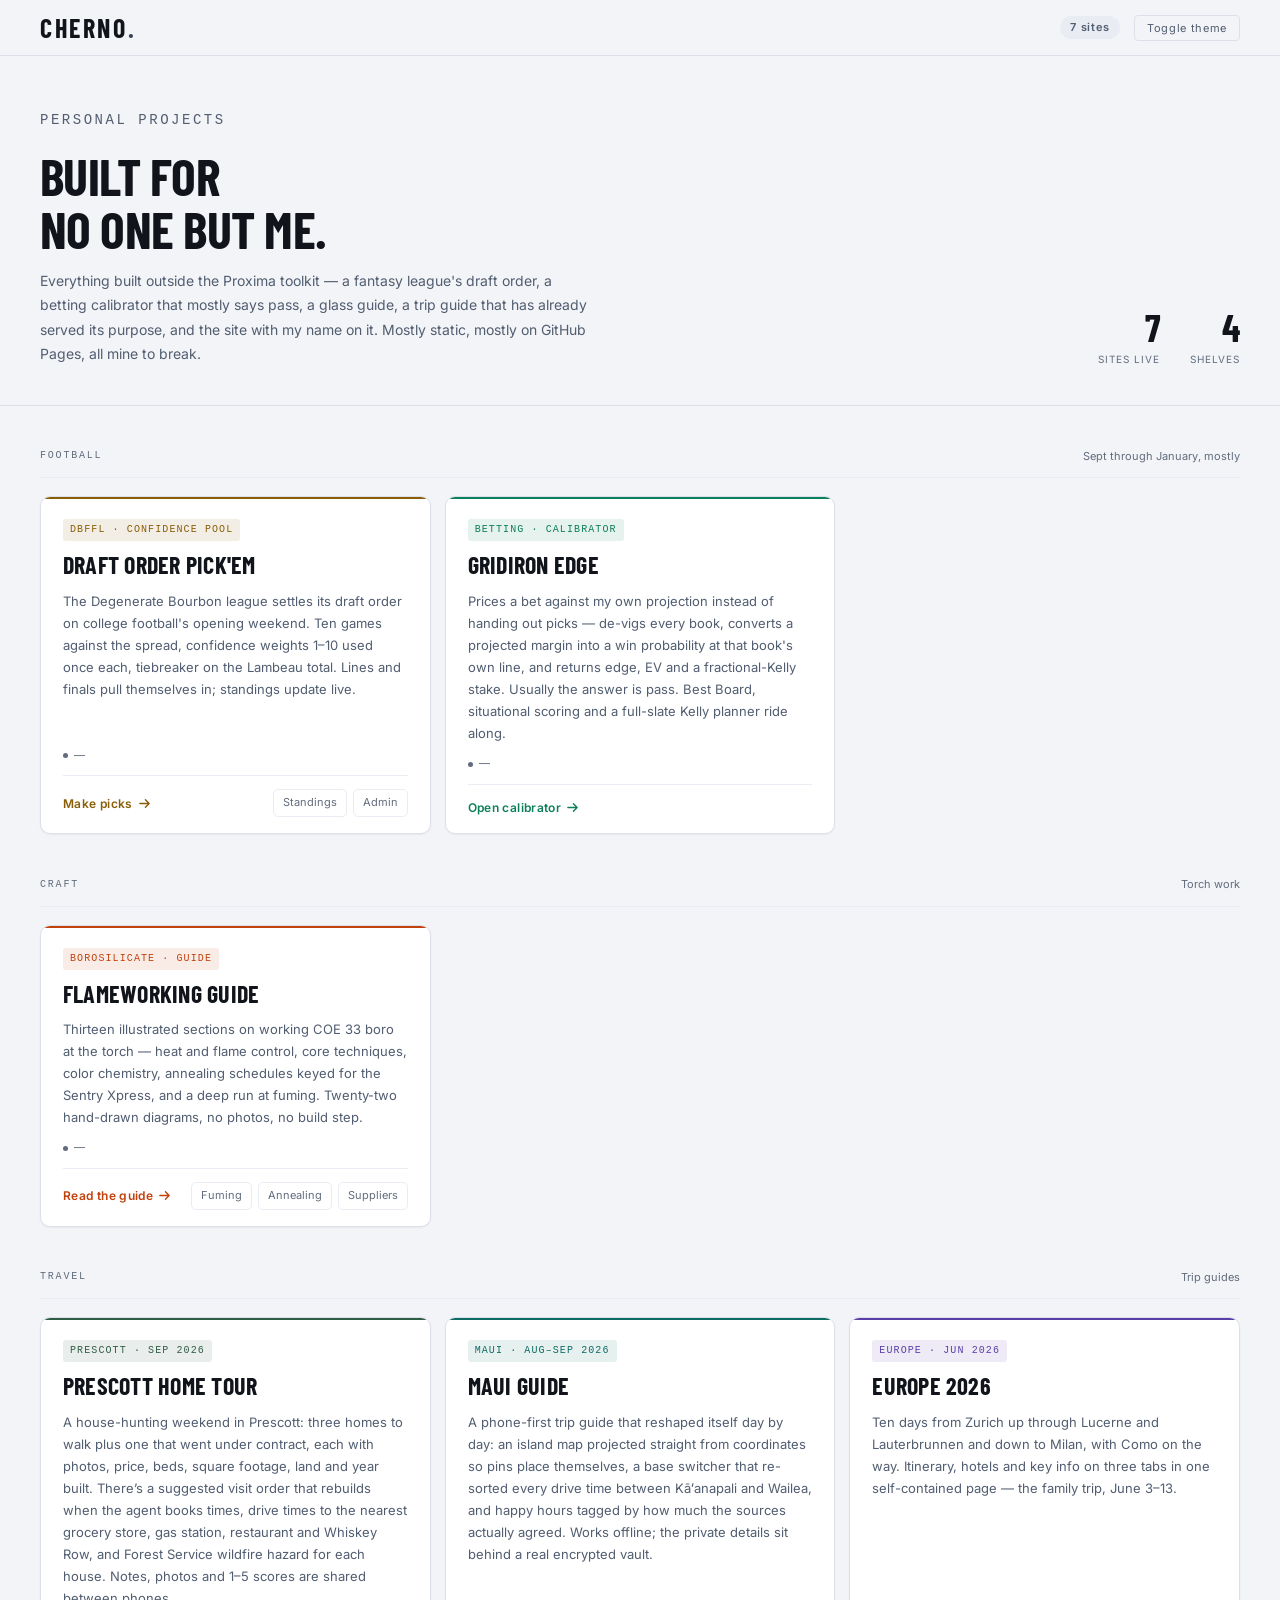
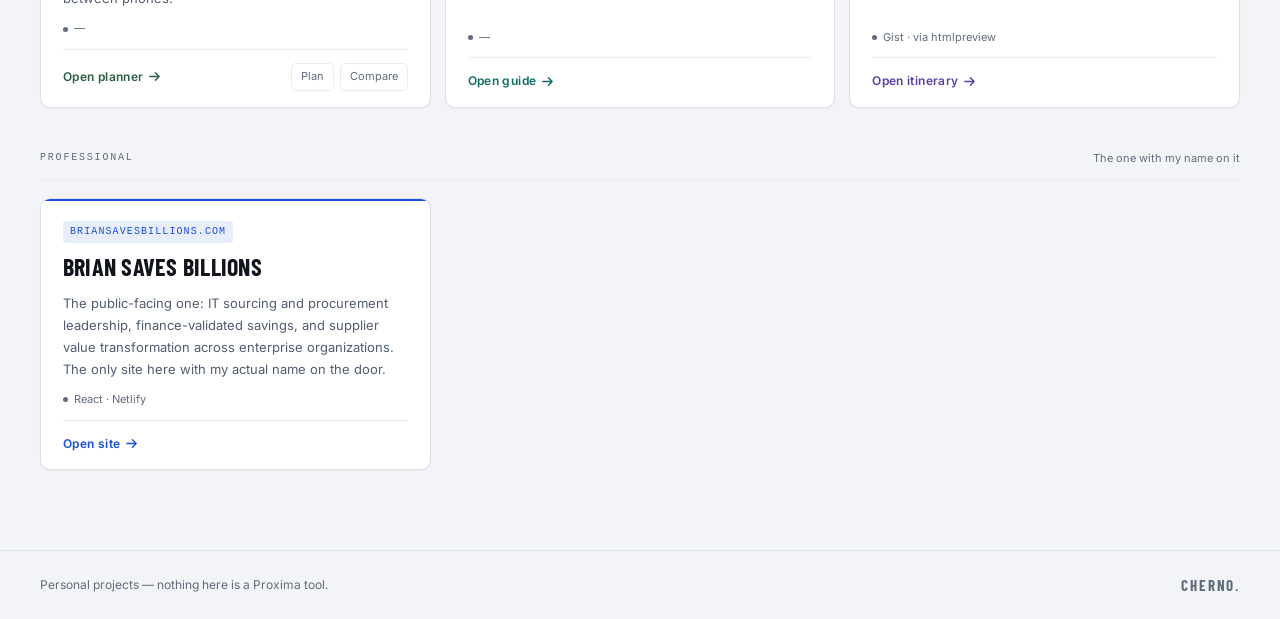
==== index.html @ b4efce1a "Prescott card: three homes to walk, one under contract Co-Authored-By: Claude Opus 5 <noreply@anthro" ====
<!DOCTYPE html>
<html lang="en" data-theme="dark">
<head>
<meta charset="UTF-8">
<meta name="viewport" content="width=device-width, initial-scale=1.0">
<meta name="robots" content="noindex, nofollow">
<meta name="description" content="A personal shelf of things Brian built for himself.">
<meta name="color-scheme" content="dark light">
<title>Cherno — Personal Projects</title>
<link rel="preconnect" href="https://fonts.googleapis.com">
<link rel="preconnect" href="https://fonts.gstatic.com" crossorigin>
<link href="https://fonts.googleapis.com/css2?family=Barlow+Condensed:wght@500;600;700&family=Inter:wght@400;500;600&display=swap" rel="stylesheet">
<style>
  :root {
    --bg:        #0A0C11;
    --surface:   #11141B;
    --card:      #141822;
    --card-hover:#191E2A;
    --border:    #232A38;
    --border-sub:#1A202B;
    --text:      #ECEFF4;
    --text-2:    #A3ACBB;
    --text-3:    #808B9C;
    --bone:      #E7E2D8;

    --dbffl:     #F5C451;  --dbffl-dim: rgba(245,196,81,.12);
    --edge:      #34D399;  --edge-dim:  rgba(52,211,153,.11);
    --flame:     #F97316;  --flame-dim: rgba(249,115,22,.11);
    --ocean:     #5FC4B8;  --ocean-dim: rgba(95,196,184,.11);
    --brand:     #60A5FA;  --brand-dim: rgba(96,165,250,.11);
    --alps:      #B39DDB;  --alps-dim:  rgba(179,157,219,.12);
    --pine:      #86C9A2;  --pine-dim:  rgba(134,201,162,.11);

    --shadow: 0 1px 2px rgba(0,0,0,.4);
  }
  :root[data-theme="light"] {
    --bg:        #F3F4F7;
    --surface:   #FFFFFF;
    --card:      #FFFFFF;
    --card-hover:#FAFBFD;
    --border:    #DCE1E9;
    --border-sub:#E9EDF3;
    --text:      #11141B;
    --text-2:    #515D70;
    --text-3:    #616C7C;
    --bone:      #3A4356;

    --dbffl:     #8A5E08;  --dbffl-dim: rgba(138,94,8,.10);
    --edge:      #0E7F5C;  --edge-dim:  rgba(14,127,92,.10);
    --flame:     #C2410C;  --flame-dim: rgba(194,65,12,.10);
    --ocean:     #0E6C64;  --ocean-dim: rgba(14,108,100,.10);
    --brand:     #1D4ED8;  --brand-dim: rgba(29,78,216,.10);
    --alps:      #5B3FA8;  --alps-dim:  rgba(91,63,168,.10);
    --pine:      #2F5D46;  --pine-dim:  rgba(47,93,70,.10);

    --shadow: 0 1px 2px rgba(16,24,40,.05);
  }

  *, *::before, *::after { box-sizing: border-box; margin: 0; padding: 0; }
  html { scroll-behavior: smooth; }
  body {
    background: var(--bg); color: var(--text);
    font-family: Inter, 'Segoe UI', system-ui, -apple-system, sans-serif;
    font-size: 15px; line-height: 1.6; min-height: 100vh;
    -webkit-font-smoothing: antialiased;
  }
  a { color: inherit; text-decoration: none; }
  .mono { font-family: ui-monospace, 'SFMono-Regular', 'Cascadia Mono', 'Courier New', monospace; }

  /* ---------- HEADER ---------- */
  .site-header {
    border-bottom: 1px solid var(--border);
    padding: 0 40px; height: 56px;
    display: flex; align-items: center; justify-content: space-between;
    position: sticky; top: 0; background: var(--bg); z-index: 20;
  }
  .wordmark {
    font-family: 'Barlow Condensed', 'Arial Narrow', sans-serif;
    font-size: 26px; font-weight: 700; letter-spacing: .1em;
    text-transform: uppercase; line-height: 1; color: var(--text);
  }
  .wordmark i { color: var(--bone); font-style: normal; }
  .header-right { display: flex; align-items: center; gap: 14px; }
  .count-pill {
    font-size: 11px; font-weight: 600; letter-spacing: .06em;
    padding: 3px 10px; border-radius: 20px;
    background: var(--border-sub); color: var(--text-2);
  }
  .theme-toggle {
    background: none; border: 1px solid var(--border); color: var(--text-2);
    cursor: pointer; padding: 5px 12px; font-size: 11px; letter-spacing: .06em;
    font-family: inherit; border-radius: 4px;
  }
  .theme-toggle:hover { border-color: var(--text-2); color: var(--text); }

  /* ---------- HERO ---------- */
  .hero {
    padding: 52px 40px 38px; border-bottom: 1px solid var(--border);
    display: flex; align-items: flex-end; justify-content: space-between; gap: 40px;
  }
  .hero-left { max-width: 560px; }
  .hero-eyebrow {
    font-size: 10px; letter-spacing: .18em; text-transform: uppercase;
    color: var(--text-3); margin-bottom: 16px;
  }
  .hero h1 {
    font-family: 'Barlow Condensed', 'Arial Narrow', sans-serif;
    font-size: clamp(34px, 5vw, 52px); font-weight: 700; line-height: 1.02;
    letter-spacing: -.01em; text-transform: uppercase; text-wrap: balance;
    margin-bottom: 14px;
  }
  .hero p { font-size: 14px; color: var(--text-2); line-height: 1.75; }
  .hero-stats { display: flex; gap: 30px; flex-shrink: 0; }
  .hero-stat { text-align: right; }
  .hero-stat-num {
    font-family: 'Barlow Condensed', 'Arial Narrow', sans-serif;
    font-size: 38px; font-weight: 700; line-height: 1; color: var(--text);
  }
  .hero-stat-label {
    font-size: 10px; color: var(--text-3); letter-spacing: .1em;
    text-transform: uppercase; margin-top: 5px;
  }
  @media (max-width: 720px) {
    .hero { flex-direction: column; align-items: flex-start; padding: 34px 20px 26px; gap: 26px; }
    .hero-stats { gap: 26px; }
    .hero-stat { text-align: left; }
  }

  /* ---------- GROUPS ---------- */
  .sites { padding: 0 40px 80px; }
  @media (max-width: 720px) { .sites { padding: 0 20px 60px; } }
  .group { margin-top: 42px; }
  .group-header {
    display: flex; align-items: center; gap: 14px;
    margin-bottom: 18px; padding-bottom: 12px; border-bottom: 1px solid var(--border-sub);
  }
  .group-label { font-size: 10px; letter-spacing: .18em; text-transform: uppercase; color: var(--text-3); }
  .group-note { font-size: 11px; color: var(--text-3); margin-left: auto; }

  /* ---------- CARDS ---------- */
  .grid { display: grid; grid-template-columns: repeat(auto-fill, minmax(320px, 1fr)); gap: 14px; }
  .card {
    background: var(--card); border: 1px solid var(--border); border-radius: 10px;
    padding: 22px 22px 16px; display: flex; flex-direction: column; gap: 11px;
    position: relative; overflow: hidden; cursor: pointer; box-shadow: var(--shadow);
    transition: background .15s, border-color .15s, transform .12s;
  }
  .card::before { content: ''; position: absolute; top: 0; left: 0; right: 0; height: 2px; background: var(--accent); }
  .card:hover { background: var(--card-hover); transform: translateY(-1px); }
  .card:focus-visible { outline: 2px solid var(--accent); outline-offset: 2px; }

  .card-tag {
    font-size: 10px; letter-spacing: .11em; text-transform: uppercase;
    padding: 3px 7px; border-radius: 3px; width: fit-content;
    color: var(--accent); background: var(--accent-dim);
  }
  .card-name {
    font-family: 'Barlow Condensed', 'Arial Narrow', sans-serif;
    font-size: 24px; font-weight: 700; letter-spacing: .01em; line-height: 1.1;
    text-transform: uppercase;
  }
  .card-desc { font-size: 13px; color: var(--text-2); line-height: 1.7; flex: 1; }
  .card-meta {
    font-size: 11px; color: var(--text-3); display: flex; align-items: center; gap: 6px;
    font-variant-numeric: tabular-nums;
  }
  .dot { width: 5px; height: 5px; border-radius: 50%; background: var(--text-3); flex-shrink: 0; }
  .card-meta.fresh .dot { background: var(--accent); }

  .card-footer {
    display: flex; align-items: center; justify-content: space-between; gap: 10px;
    padding-top: 13px; border-top: 1px solid var(--border-sub); margin-top: auto; flex-wrap: wrap;
  }
  .card-cta {
    display: inline-flex; align-items: center; gap: 5px;
    font-size: 12px; font-weight: 600; letter-spacing: .03em; color: var(--accent);
  }
  .card-cta svg { transition: transform .15s; }
  .card:hover .card-cta svg { transform: translateX(3px); }
  .sub-links { display: flex; gap: 6px; flex-wrap: wrap; }
  .sub-link {
    font-size: 11px; color: var(--text-3); padding: 4px 9px; border-radius: 5px;
    border: 1px solid var(--border-sub); white-space: nowrap;
  }
  .sub-link:hover { color: var(--text-2); border-color: var(--border); }

  /* ---------- FOOTER ---------- */
  .site-footer {
    border-top: 1px solid var(--border); padding: 22px 40px;
    display: flex; align-items: center; justify-content: space-between; gap: 10px; flex-wrap: wrap;
  }
  .site-footer p { font-size: 12px; color: var(--text-3); }
  .footer-wordmark {
    font-family: 'Barlow Condensed', 'Arial Narrow', sans-serif;
    font-size: 15px; font-weight: 700; letter-spacing: .12em;
    text-transform: uppercase; color: var(--text-3);
  }
  @media (max-width: 720px) { .site-header { padding: 0 20px; } .site-footer { padding: 20px; } }
</style>
</head>
<body>

<header class="site-header">
  <div class="wordmark">Cherno<i>.</i></div>
  <div class="header-right">
    <span class="count-pill" id="count-pill"></span>
    <button class="theme-toggle" onclick="toggleTheme()">Toggle theme</button>
  </div>
</header>

<section class="hero">
  <div class="hero-left">
    <p class="hero-eyebrow mono">Personal Projects</p>
    <h1>Built for<br>no one but me.</h1>
    <p>Everything built outside the Proxima toolkit &mdash; a fantasy league's draft order, a betting calibrator that mostly says pass, a glass guide, a trip guide that has already served its purpose, and the site with my name on it. Mostly static, mostly on GitHub Pages, all mine to break.</p>
  </div>
  <div class="hero-stats">
    <div class="hero-stat">
      <div class="hero-stat-num" id="stat-sites">4</div>
      <div class="hero-stat-label">Sites live</div>
    </div>
    <div class="hero-stat">
      <div class="hero-stat-num" id="stat-groups">3</div>
      <div class="hero-stat-label">Shelves</div>
    </div>
  </div>
</section>

<section class="sites" id="sites"></section>

<footer class="site-footer">
  <p>Personal projects &mdash; nothing here is a Proxima tool.</p>
  <div class="footer-wordmark">Cherno.</div>
</footer>

<script>
/* ------------------------------------------------------------------
   Adding a site means adding one entry here. Everything else is
   derived: card markup, group order, the header pill, the hero stats.
------------------------------------------------------------------ */
const OWNER = 'brianchernauskas';

const SITES = [
  {
    group: 'Football',
    accent: 'dbffl',
    tag: 'DBFFL · Confidence Pool',
    name: "Draft Order Pick'em",
    repo: 'draft-order-pickem',
    url: 'https://brianchernauskas.github.io/draft-order-pickem/',
    cta: 'Make picks',
    desc: "The Degenerate Bourbon league settles its draft order on college football's opening weekend. Ten games against the spread, confidence weights 1–10 used once each, tiebreaker on the Lambeau total. Lines and finals pull themselves in; standings update live.",
    links: [
      { label: 'Standings', href: 'https://brianchernauskas.github.io/draft-order-pickem/standings.html' },
      { label: 'Admin',     href: 'https://brianchernauskas.github.io/draft-order-pickem/admin.html' }
    ]
  },
  {
    group: 'Football',
    accent: 'edge',
    tag: 'Betting · Calibrator',
    name: 'Gridiron Edge',
    repo: 'gridiron-edge',
    url: 'https://brianchernauskas.github.io/gridiron-edge/',
    cta: 'Open calibrator',
    desc: "Prices a bet against my own projection instead of handing out picks — de-vigs every book, converts a projected margin into a win probability at that book's own line, and returns edge, EV and a fractional-Kelly stake. Usually the answer is pass. Best Board, situational scoring and a full-slate Kelly planner ride along.",
    links: []
  },
  {
    group: 'Craft',
    accent: 'flame',
    tag: 'Borosilicate · Guide',
    name: 'Flameworking Guide',
    repo: 'flameworking-guide',
    url: 'https://brianchernauskas.github.io/flameworking-guide/',
    cta: 'Read the guide',
    desc: 'Thirteen illustrated sections on working COE 33 boro at the torch — heat and flame control, core techniques, color chemistry, annealing schedules keyed for the Sentry Xpress, and a deep run at fuming. Twenty-two hand-drawn diagrams, no photos, no build step.',
    links: [
      { label: 'Fuming',    href: 'https://brianchernauskas.github.io/flameworking-guide/#7' },
      { label: 'Annealing', href: 'https://brianchernauskas.github.io/flameworking-guide/#8' },
      { label: 'Suppliers', href: 'https://brianchernauskas.github.io/flameworking-guide/#12' }
    ]
  },
  {
    group: 'Travel',
    accent: 'pine',
    tag: 'Prescott · Sep 2026',
    name: 'Prescott Home Tour',
    repo: 'prescott-homes',
    url: 'https://brianchernauskas.github.io/prescott-homes/',
    cta: 'Open planner',
    desc: 'A house-hunting weekend in Prescott: three homes to walk plus one that went under contract, each with photos, price, beds, square footage, land and year built. There’s a suggested visit order that rebuilds when the agent books times, drive times to the nearest grocery store, gas station, restaurant and Whiskey Row, and Forest Service wildfire hazard for each house. Notes, photos and 1–5 scores are shared between phones.',
    links: [
      { label: 'Plan',    href: 'https://brianchernauskas.github.io/prescott-homes/#plan' },
      { label: 'Compare', href: 'https://brianchernauskas.github.io/prescott-homes/#compare' }
    ]
  },
  {
    group: 'Travel',
    accent: 'ocean',
    tag: 'Maui · Aug–Sep 2026',
    name: 'Maui Guide',
    repo: 'maui-guide',
    url: 'https://brianchernauskas.github.io/maui-guide/',
    cta: 'Open guide',
    desc: 'A phone-first trip guide that reshaped itself day by day: an island map projected straight from coordinates so pins place themselves, a base switcher that re-sorted every drive time between Kāʻanapali and Wailea, and happy hours tagged by how much the sources actually agreed. Works offline; the private details sit behind a real encrypted vault.',
    links: []
  },
  {
    group: 'Travel',
    accent: 'alps',
    tag: 'Europe · Jun 2026',
    name: 'Europe 2026',
    url: 'https://htmlpreview.github.io/?https://gist.githubusercontent.com/brianchernauskas/313bc6f93d0256596a942ca388fe8b19/raw/',
    cta: 'Open itinerary',
    // Lives as a gist rather than a repo, rendered through htmlpreview, so
    // there is no pushed_at to read — `note` stands in for the stamp.
    note: 'Gist · via htmlpreview',
    desc: 'Ten days from Zurich up through Lucerne and Lauterbrunnen and down to Milan, with Como on the way. Itinerary, hotels and key info on three tabs in one self-contained page — the family trip, June 3–13.',
    links: []
  },
  {
    group: 'Professional',
    accent: 'brand',
    tag: 'briansavesbillions.com',
    name: 'Brian Saves Billions',
    url: 'https://briansavesbillions.com',
    cta: 'Open site',
    // Not a GitHub repo — a Lovable-built React site on Netlify, so there is
    // no pushed_at to read. `note` stands in for the usual "updated N ago".
    note: 'React · Netlify',
    desc: 'The public-facing one: IT sourcing and procurement leadership, finance-validated savings, and supplier value transformation across enterprise organizations. The only site here with my actual name on the door.',
    links: []
  }
];

const GROUP_NOTES = {
  Football:     'Sept through January, mostly',
  Craft:        'Torch work',
  Travel:       'Trip guides',
  Professional: 'The one with my name on it'
};

const ARROW = '<svg width="13" height="13" viewBox="0 0 14 14" fill="none" aria-hidden="true"><path d="M2 7h10M8 3l4 4-4 4" stroke="currentColor" stroke-width="1.5" stroke-linecap="round" stroke-linejoin="round"/></svg>';

function esc(s) {
  return String(s).replace(/[&<>"']/g, c => ({
    '&': '&amp;', '<': '&lt;', '>': '&gt;', '"': '&quot;', "'": '&#39;'
  }[c]));
}

function render() {
  const groups = [];
  SITES.forEach(s => {
    let g = groups.find(x => x.name === s.group);
    if (!g) groups.push(g = { name: s.group, items: [] });
    g.items.push(s);
  });

  document.getElementById('sites').innerHTML = groups.map(g => `
    <div class="group">
      <div class="group-header">
        <span class="group-label mono">${esc(g.name)}</span>
        <span class="group-note">${esc(GROUP_NOTES[g.name] || '')}</span>
      </div>
      <div class="grid">${g.items.map(cardHTML).join('')}</div>
    </div>`).join('');

  document.getElementById('count-pill').textContent =
    SITES.length + (SITES.length === 1 ? ' site' : ' sites');
  document.getElementById('stat-sites').textContent = SITES.length;
  document.getElementById('stat-groups').textContent = groups.length;

  document.querySelectorAll('.card').forEach(card => {
    const url = card.dataset.url;
    const go = () => window.open(url, '_blank', 'noopener');
    card.addEventListener('click', go);
    card.addEventListener('keydown', e => {
      if (e.key === 'Enter' || e.key === ' ') { e.preventDefault(); go(); }
    });
  });
  document.querySelectorAll('.sub-link').forEach(a =>
    a.addEventListener('click', e => e.stopPropagation()));
}

function cardHTML(s) {
  const style = `--accent:var(--${s.accent});--accent-dim:var(--${s.accent}-dim)`;
  const subs = (s.links || []).map(l =>
    `<a class="sub-link" href="${esc(l.href)}" target="_blank" rel="noopener">${esc(l.label)}</a>`
  ).join('');
  return `
    <div class="card" style="${style}" tabindex="0" role="link"
         aria-label="${esc(s.name)}" data-url="${esc(s.url)}">
      <span class="card-tag mono">${esc(s.tag)}</span>
      <div class="card-name">${esc(s.name)}</div>
      <p class="card-desc">${esc(s.desc)}</p>
      <div class="card-meta"${s.repo ? ` data-meta="${esc(s.repo)}"` : ''}><span class="dot"></span><span>${esc(s.note || '—')}</span></div>
      <div class="card-footer">
        <span class="card-cta">${esc(s.cta)} ${ARROW}</span>
        <div class="sub-links">${subs}</div>
      </div>
    </div>`;
}

/* ---- "Updated N ago", read live from the GitHub API (CORS-open, 60 requests
       an hour unauthenticated). Cached 6h in localStorage so a reload costs
       nothing, and a card just keeps its em dash if any of it fails. ---- */
const TTL = 6 * 60 * 60 * 1000;
const DAY = 86400000;

function ago(iso) {
  const days = Math.floor((Date.now() - new Date(iso)) / DAY);
  if (days <= 0)  return 'updated today';
  if (days === 1) return 'updated yesterday';
  if (days < 30)  return `updated ${days} days ago`;
  const months = Math.round(days / 30.44);
  if (months < 12) return `updated ${months} month${months === 1 ? '' : 's'} ago`;
  const years = Math.round(months / 12);
  return `updated ${years} year${years === 1 ? '' : 's'} ago`;
}

function paint(repo, iso) {
  const el = document.querySelector(`[data-meta="${repo}"]`);
  if (!el) return;
  el.lastElementChild.textContent = ago(iso);
  el.title = new Date(iso).toLocaleString();
  if (Date.now() - new Date(iso) < 30 * DAY) el.classList.add('fresh');
}

function cached(repo) {
  try {
    const raw = localStorage.getItem('cherno:' + repo);
    if (!raw) return null;
    const v = JSON.parse(raw);
    return (Date.now() - v.t < TTL) ? v.pushed : null;
  } catch (e) { return null; }
}

function loadStamps() {
  SITES.filter(s => s.repo).forEach(s => {
    const hit = cached(s.repo);
    if (hit) { paint(s.repo, hit); return; }
    fetch(`https://api.github.com/repos/${OWNER}/${s.repo}`)
      .then(r => r.ok ? r.json() : Promise.reject(r.status))
      .then(d => {
        if (!d.pushed_at) return;
        paint(s.repo, d.pushed_at);
        try {
          localStorage.setItem('cherno:' + s.repo,
            JSON.stringify({ t: Date.now(), pushed: d.pushed_at }));
        } catch (e) {}
      })
      .catch(() => {}); // rate-limited or offline: the em dash stands
  });
}

/* ---- theme ---- */
function toggleTheme() {
  const root = document.documentElement;
  const next = root.getAttribute('data-theme') === 'dark' ? 'light' : 'dark';
  root.setAttribute('data-theme', next);
  try { localStorage.setItem('cherno:theme', next); } catch (e) {}
}
(function () {
  let saved = null;
  try { saved = localStorage.getItem('cherno:theme'); } catch (e) {}
  if (!saved && window.matchMedia && matchMedia('(prefers-color-scheme: light)').matches) {
    saved = 'light';
  }
  if (saved) document.documentElement.setAttribute('data-theme', saved);
})();

render();
loadStamps();
</script>
</body>
</html>
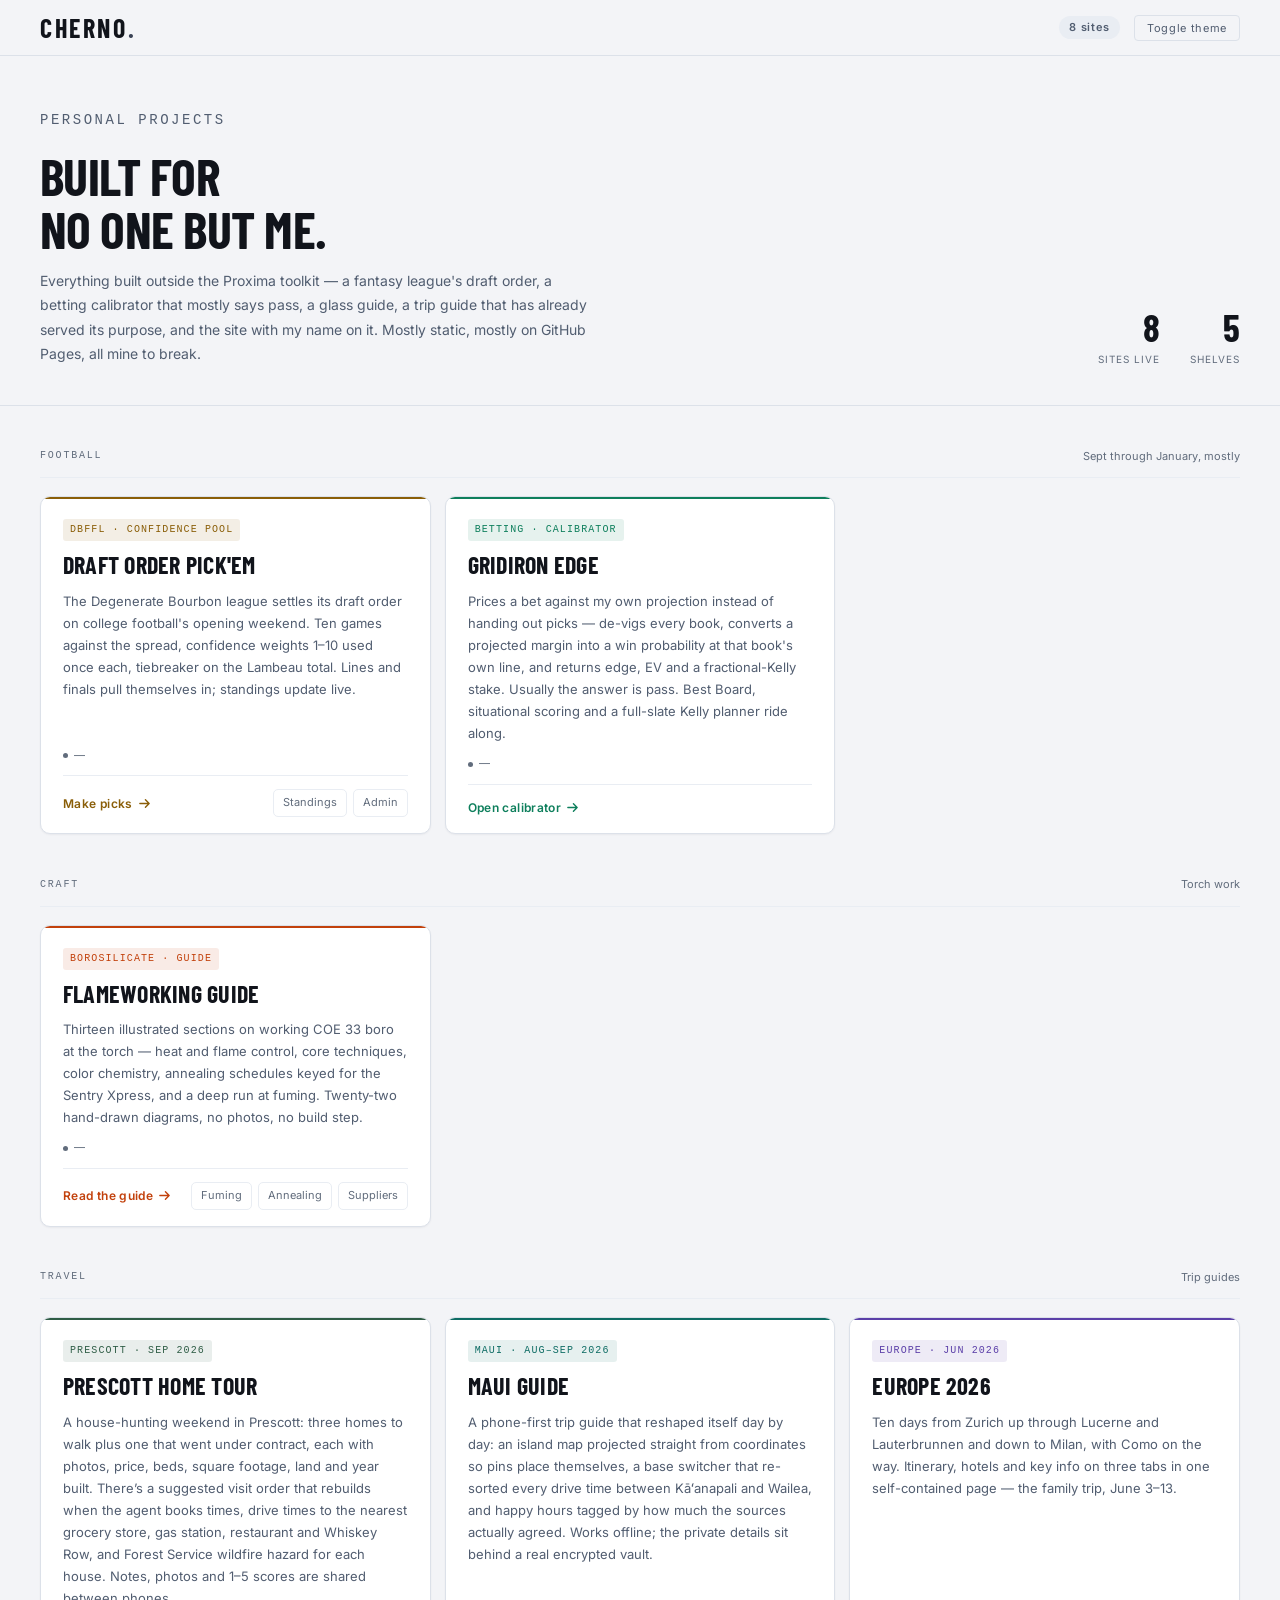
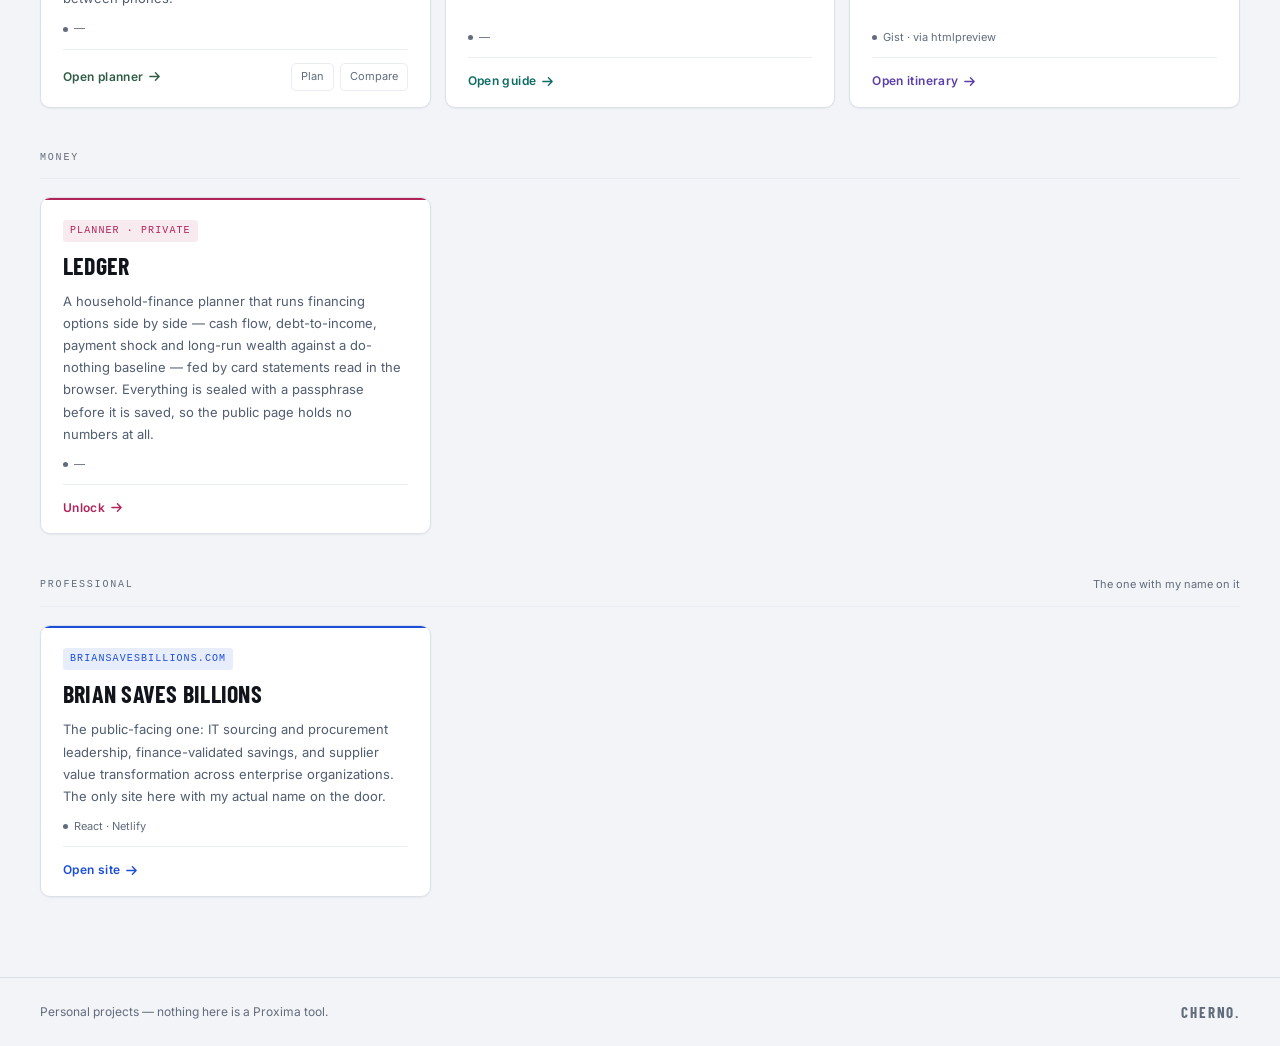
==== commit 742d5d5d: "Add Ledger to a new Money shelf Co-Authored-By: Claude Sonnet 5 <noreply@anthropic.com>" ====
--- a/index.html
+++ b/index.html
@@ -30,6 +30,7 @@
     --brand:     #60A5FA;  --brand-dim: rgba(96,165,250,.11);
     --alps:      #B39DDB;  --alps-dim:  rgba(179,157,219,.12);
     --pine:      #86C9A2;  --pine-dim:  rgba(134,201,162,.11);
+    --rose:      #F08BA8;  --rose-dim:  rgba(240,139,168,.12);
 
     --shadow: 0 1px 2px rgba(0,0,0,.4);
   }
@@ -52,6 +53,7 @@
     --brand:     #1D4ED8;  --brand-dim: rgba(29,78,216,.10);
     --alps:      #5B3FA8;  --alps-dim:  rgba(91,63,168,.10);
     --pine:      #2F5D46;  --pine-dim:  rgba(47,93,70,.10);
+    --rose:      #B0245A;  --rose-dim:  rgba(176,36,90,.09);
 
     --shadow: 0 1px 2px rgba(16,24,40,.05);
   }
@@ -320,6 +322,17 @@
     links: []
   },
   {
+    group: 'Money',
+    accent: 'rose',
+    tag: 'Planner · Private',
+    name: 'Ledger',
+    repo: 'ledger',
+    url: 'https://brianchernauskas.github.io/ledger/',
+    cta: 'Unlock',
+    desc: 'A household-finance planner that runs financing options side by side — cash flow, debt-to-income, payment shock and long-run wealth against a do-nothing baseline — fed by card statements read in the browser. Everything is sealed with a passphrase before it is saved, so the public page holds no numbers at all.',
+    links: []
+  },
+  {
     group: 'Professional',
     accent: 'brand',
     tag: 'briansavesbillions.com',
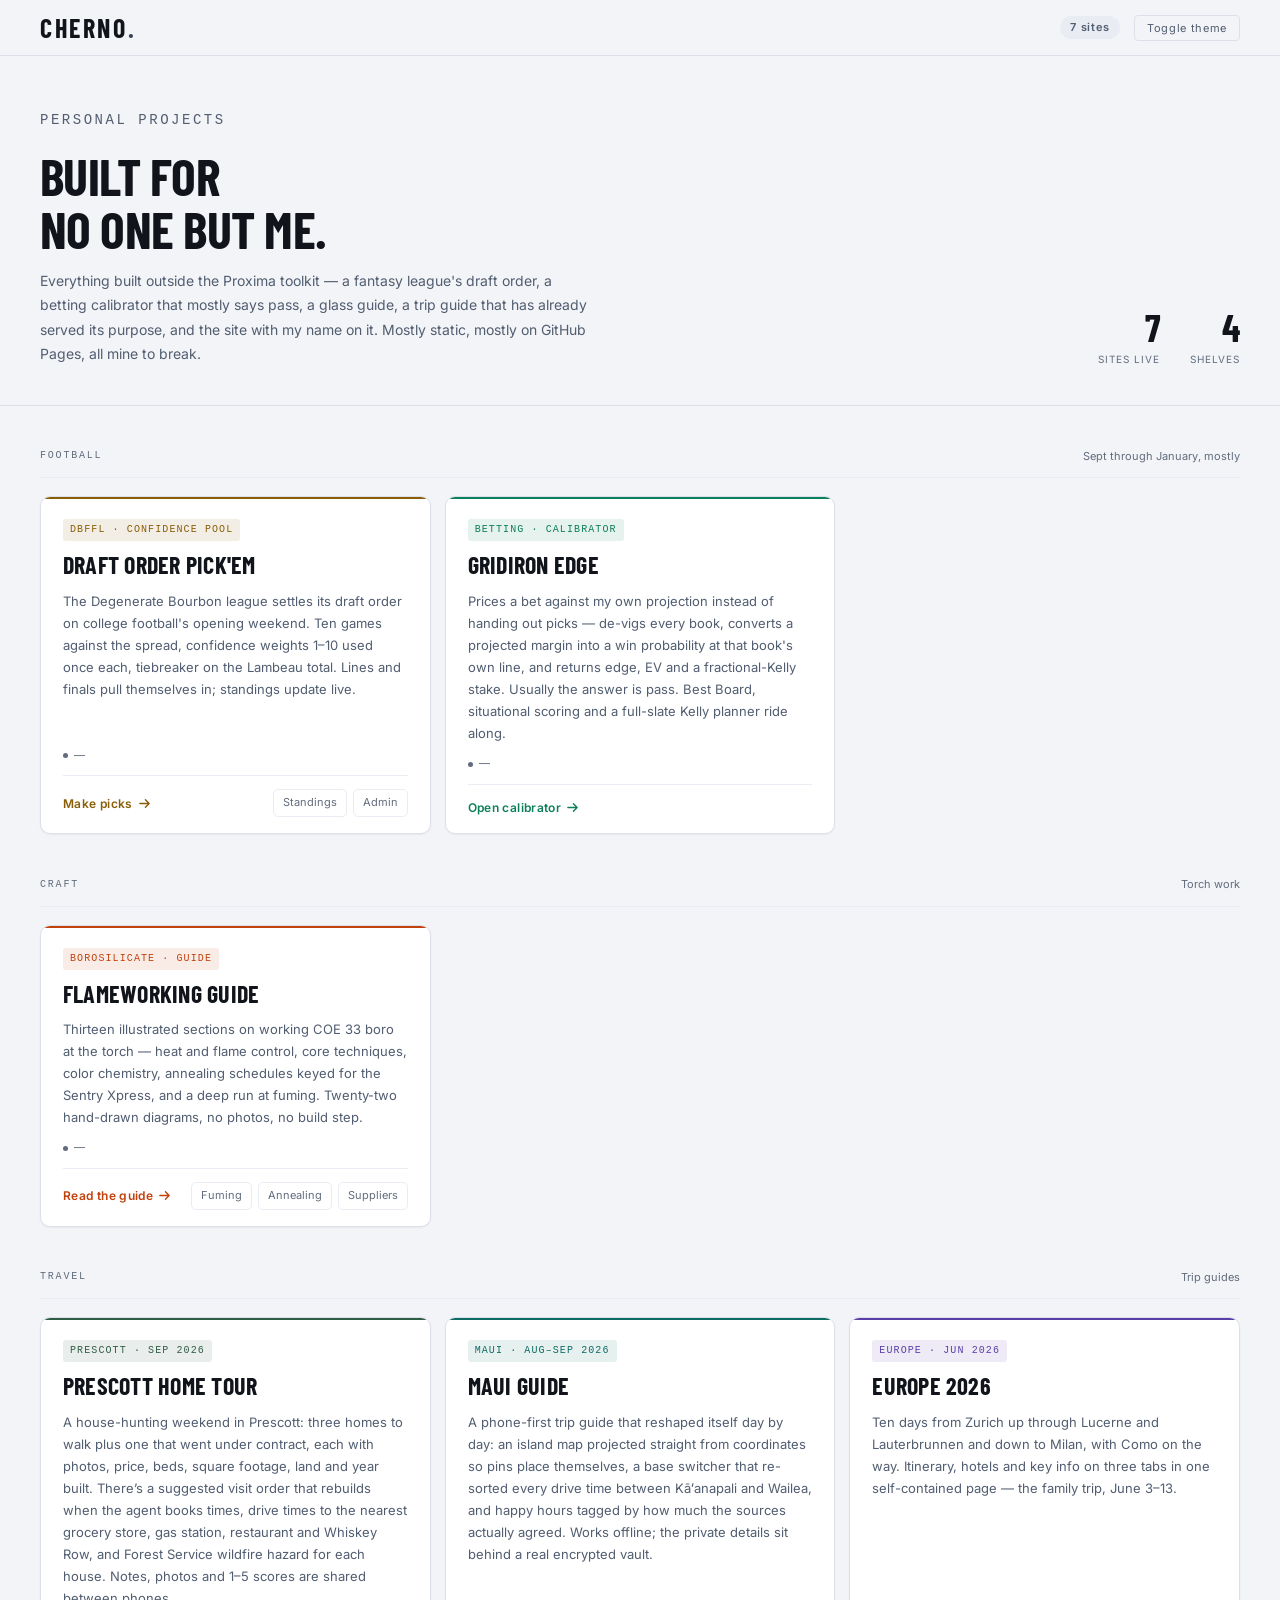
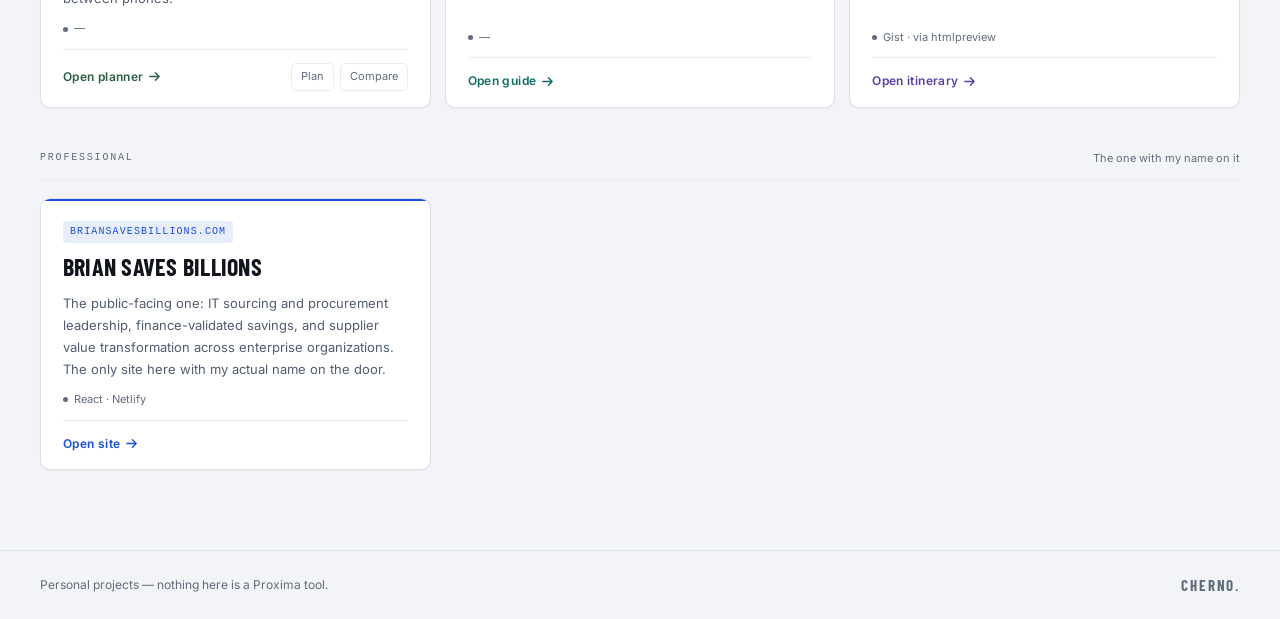
==== commit 880a4aba: "Remove Ledger from the hub Google Safe Browsing flagged brianchernauskas.github.io as unsafe (social" ====
--- a/index.html
+++ b/index.html
@@ -322,17 +322,6 @@
     links: []
   },
   {
-    group: 'Money',
-    accent: 'rose',
-    tag: 'Planner · Private',
-    name: 'Ledger',
-    repo: 'ledger',
-    url: 'https://brianchernauskas.github.io/ledger/',
-    cta: 'Unlock',
-    desc: 'A household-finance planner that runs financing options side by side — cash flow, debt-to-income, payment shock and long-run wealth against a do-nothing baseline — fed by card statements read in the browser. Everything is sealed with a passphrase before it is saved, so the public page holds no numbers at all.',
-    links: []
-  },
-  {
     group: 'Professional',
     accent: 'brand',
     tag: 'briansavesbillions.com',
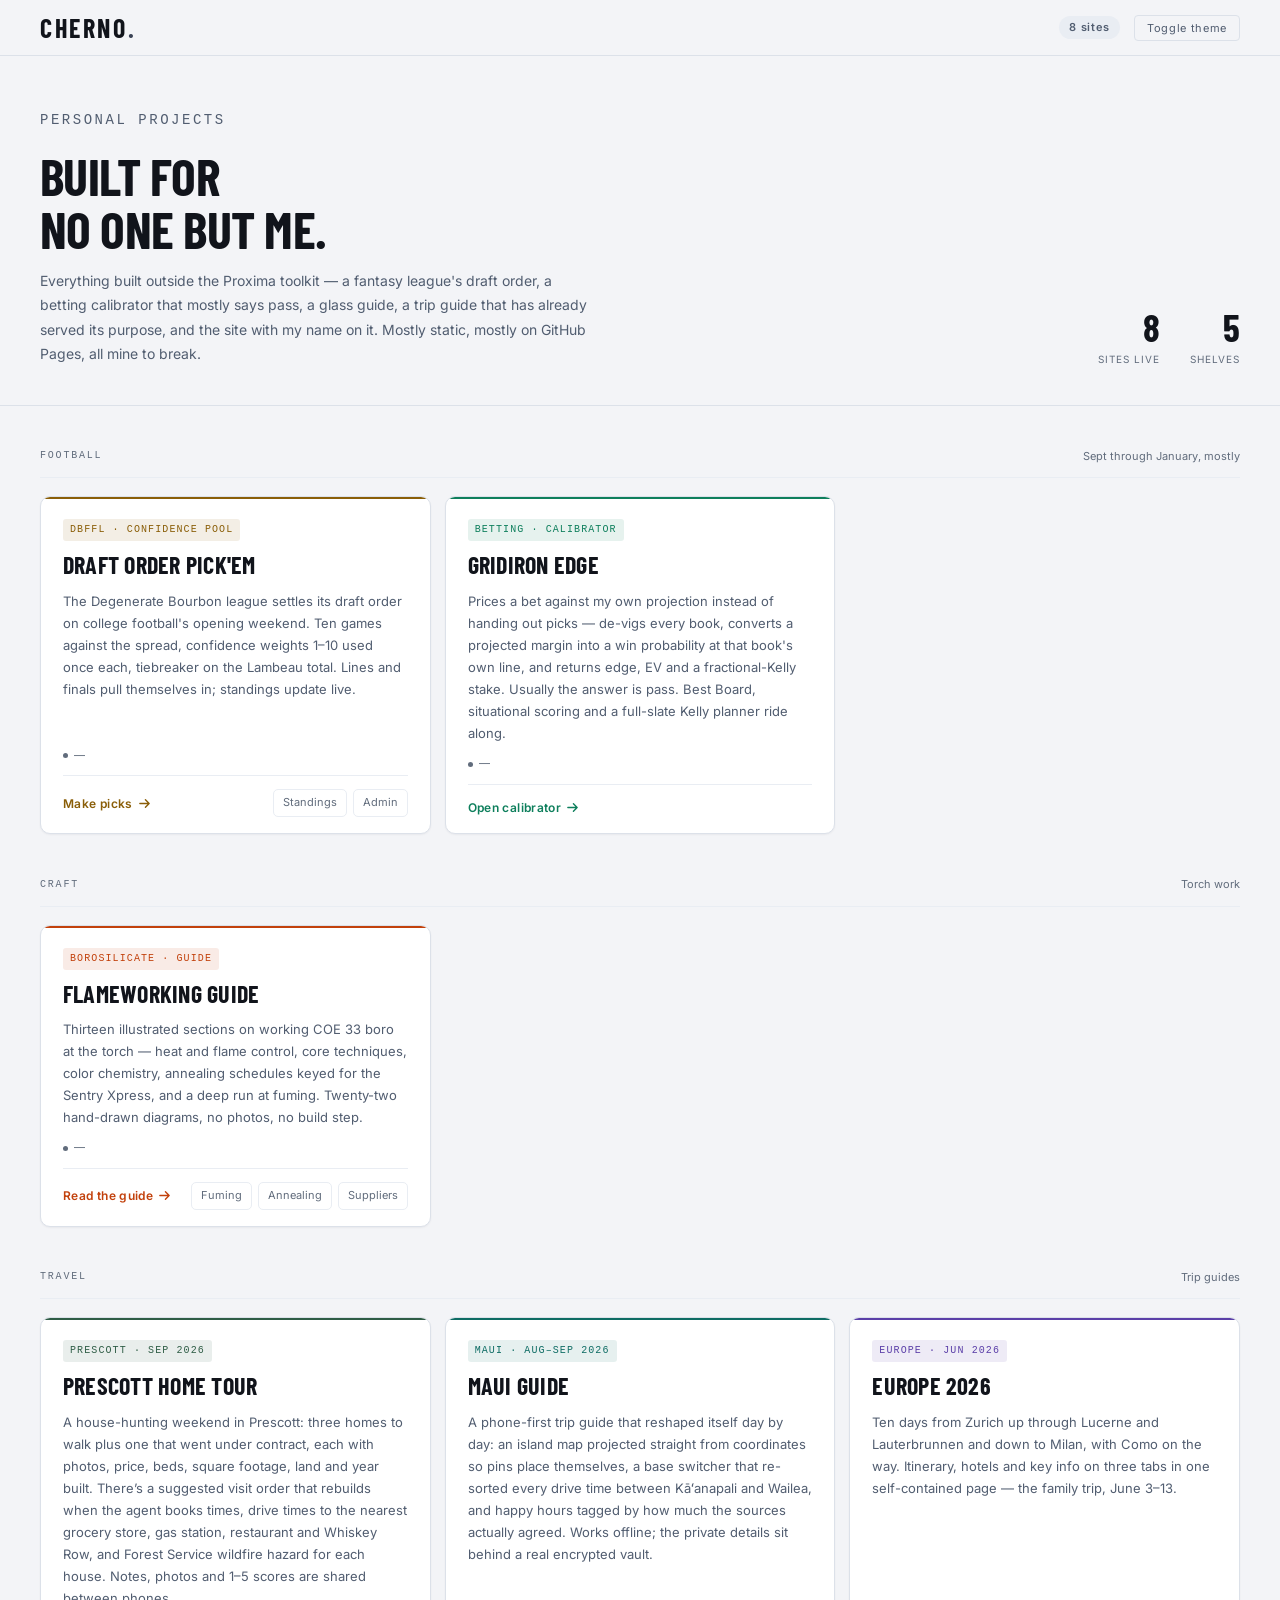
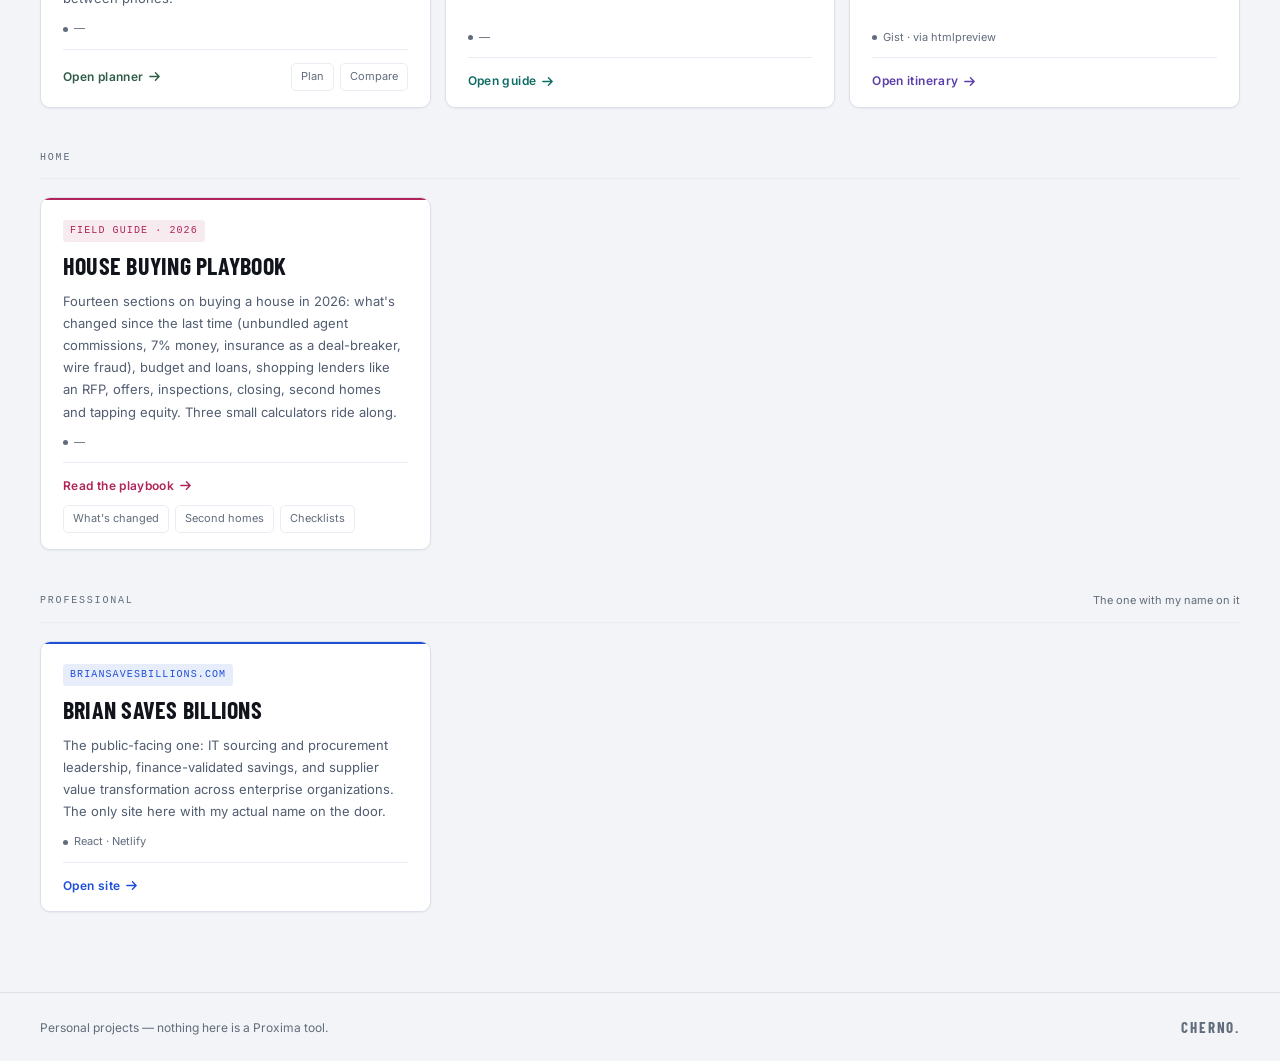
==== commit 0a72b0d7: "Add House Buying Playbook on a new Home shelf Co-Authored-By: Claude Opus 5.5 <noreply@anthropic.com" ====
--- a/index.html
+++ b/index.html
@@ -322,6 +322,21 @@
     links: []
   },
   {
+    group: 'Home',
+    accent: 'rose',
+    tag: 'Field Guide · 2026',
+    name: 'House Buying Playbook',
+    repo: 'house-buying-playbook',
+    url: 'https://brianchernauskas.github.io/house-buying-playbook/',
+    cta: 'Read the playbook',
+    desc: "Fourteen sections on buying a house in 2026: what's changed since the last time (unbundled agent commissions, 7% money, insurance as a deal-breaker, wire fraud), budget and loans, shopping lenders like an RFP, offers, inspections, closing, second homes and tapping equity. Three small calculators ride along.",
+    links: [
+      { label: "What's changed", href: 'https://brianchernauskas.github.io/house-buying-playbook/#0' },
+      { label: 'Second homes',   href: 'https://brianchernauskas.github.io/house-buying-playbook/#11' },
+      { label: 'Checklists',     href: 'https://brianchernauskas.github.io/house-buying-playbook/#13' }
+    ]
+  },
+  {
     group: 'Professional',
     accent: 'brand',
     tag: 'briansavesbillions.com',
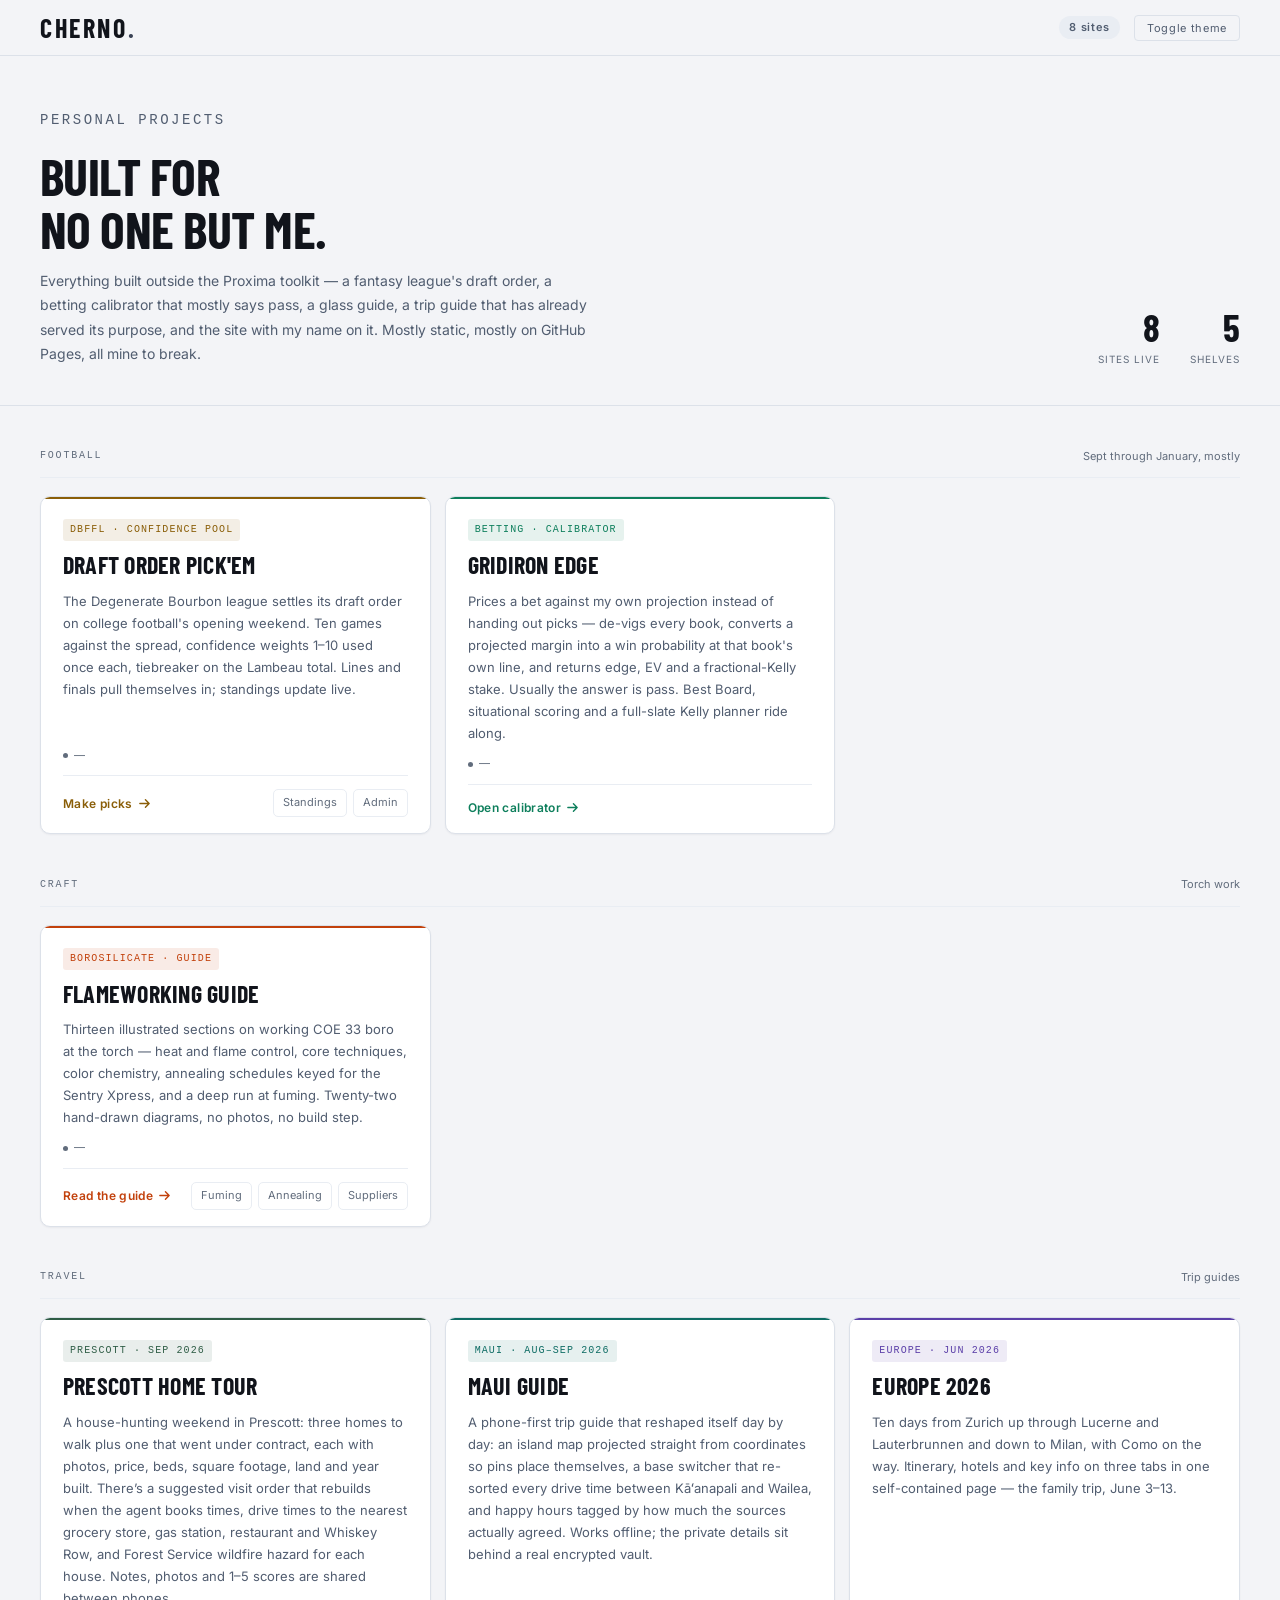
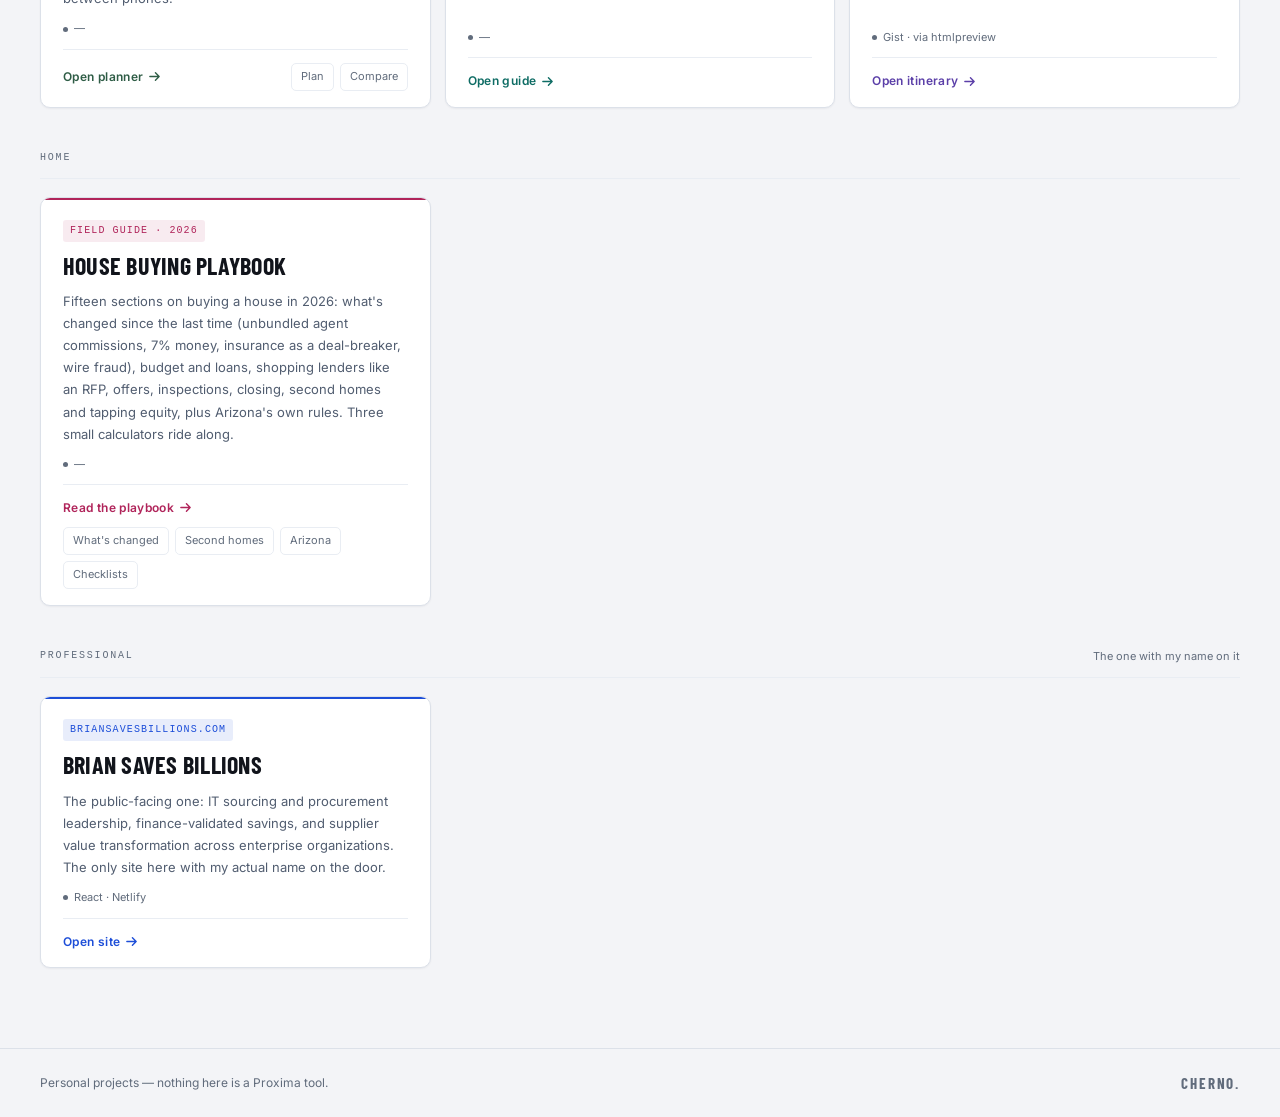
==== commit bab485c1: "House Buying Playbook card: add Arizona link, fix Checklists anchor Co-Authored-By: Claude Opus 5.5 " ====
--- a/index.html
+++ b/index.html
@@ -329,11 +329,12 @@
     repo: 'house-buying-playbook',
     url: 'https://brianchernauskas.github.io/house-buying-playbook/',
     cta: 'Read the playbook',
-    desc: "Fourteen sections on buying a house in 2026: what's changed since the last time (unbundled agent commissions, 7% money, insurance as a deal-breaker, wire fraud), budget and loans, shopping lenders like an RFP, offers, inspections, closing, second homes and tapping equity. Three small calculators ride along.",
+    desc: "Fifteen sections on buying a house in 2026: what's changed since the last time (unbundled agent commissions, 7% money, insurance as a deal-breaker, wire fraud), budget and loans, shopping lenders like an RFP, offers, inspections, closing, second homes and tapping equity, plus Arizona's own rules. Three small calculators ride along.",
     links: [
       { label: "What's changed", href: 'https://brianchernauskas.github.io/house-buying-playbook/#0' },
       { label: 'Second homes',   href: 'https://brianchernauskas.github.io/house-buying-playbook/#11' },
-      { label: 'Checklists',     href: 'https://brianchernauskas.github.io/house-buying-playbook/#13' }
+      { label: 'Arizona',        href: 'https://brianchernauskas.github.io/house-buying-playbook/#12' },
+      { label: 'Checklists',     href: 'https://brianchernauskas.github.io/house-buying-playbook/#14' }
     ]
   },
   {
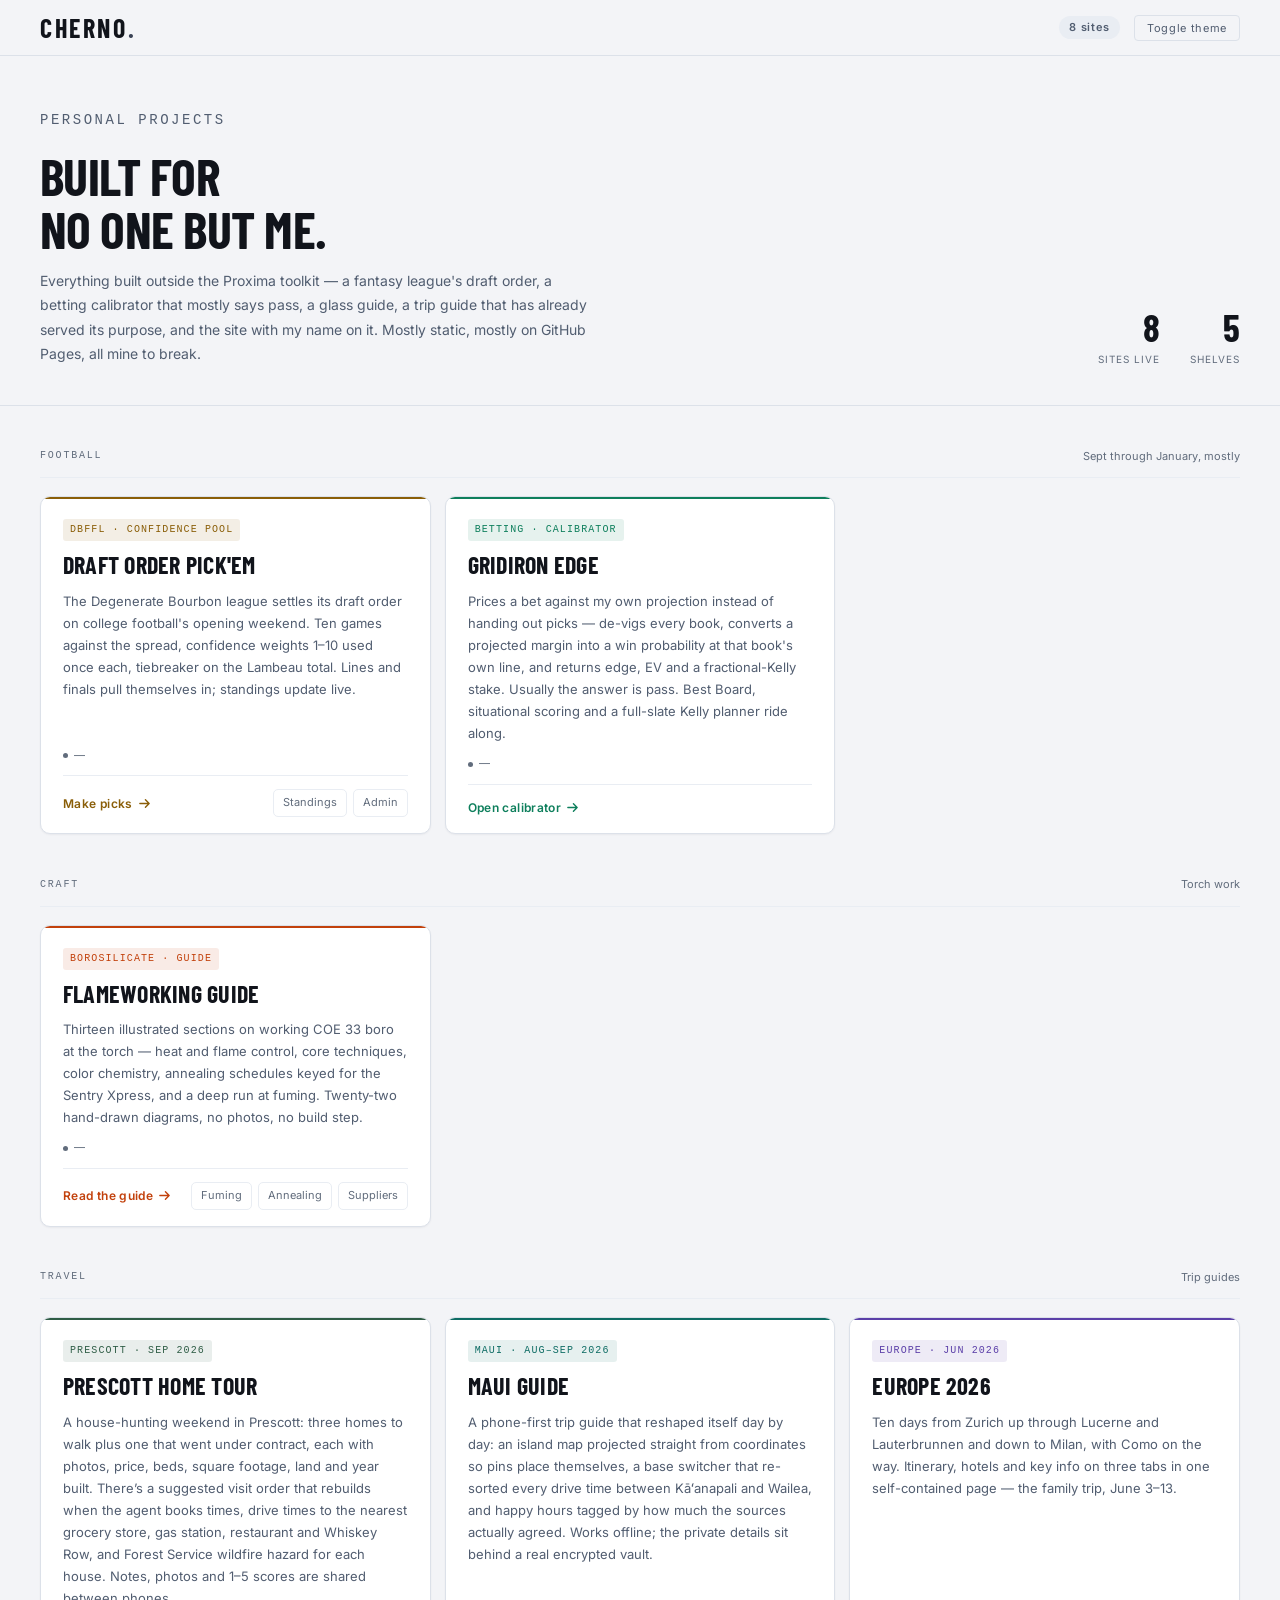
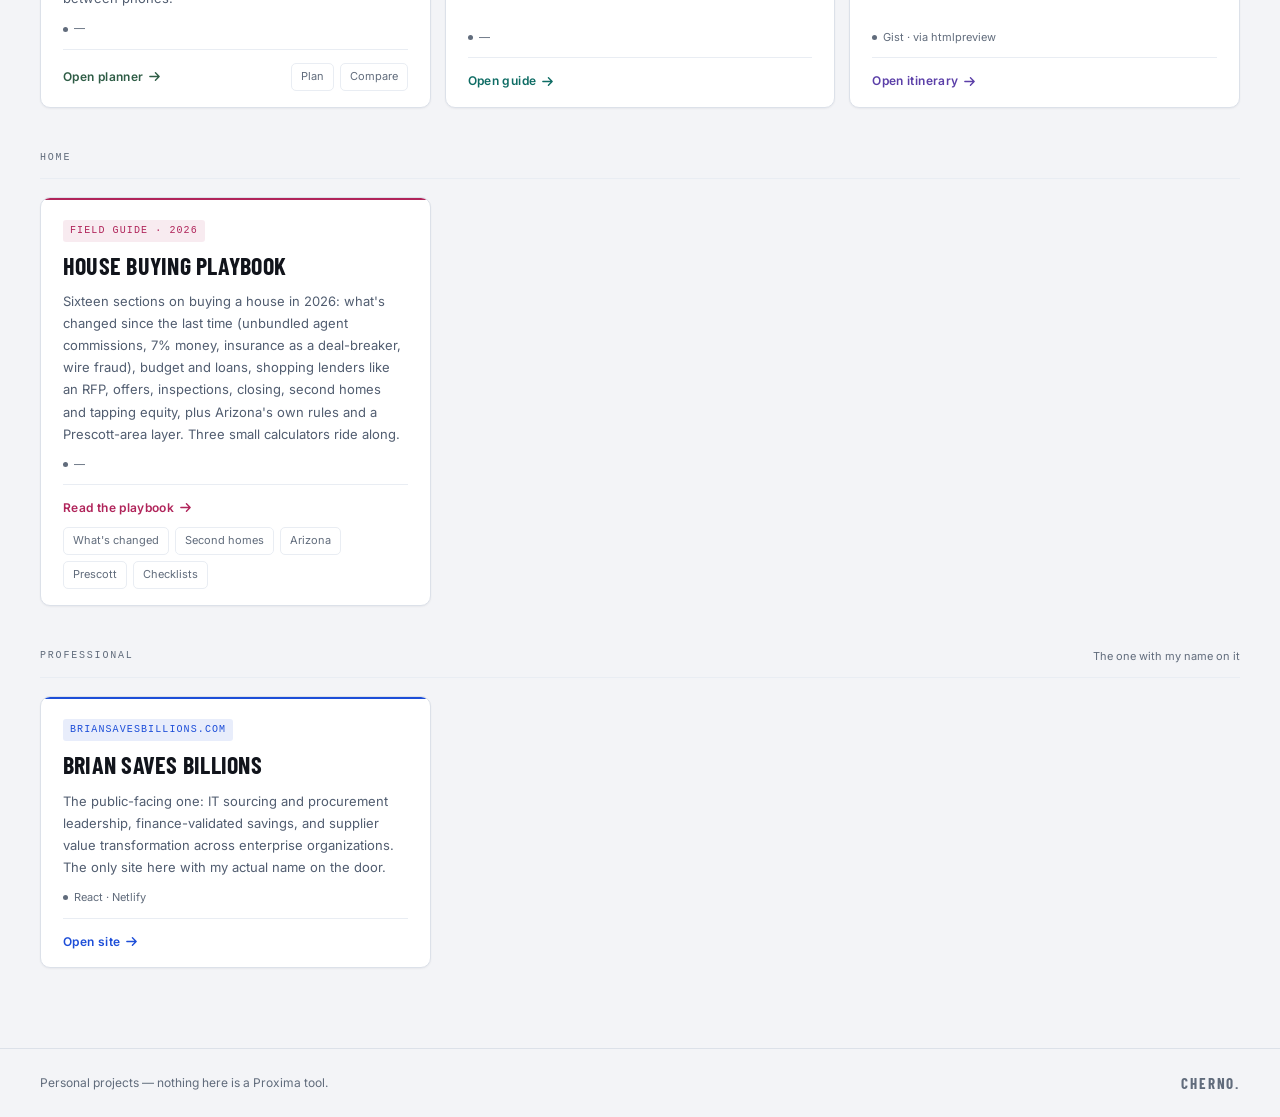
==== commit a3649652: "House Buying Playbook card: add Prescott link, fix Checklists anchor Co-Authored-By: Claude Opus 5.5" ====
--- a/index.html
+++ b/index.html
@@ -329,12 +329,13 @@
     repo: 'house-buying-playbook',
     url: 'https://brianchernauskas.github.io/house-buying-playbook/',
     cta: 'Read the playbook',
-    desc: "Fifteen sections on buying a house in 2026: what's changed since the last time (unbundled agent commissions, 7% money, insurance as a deal-breaker, wire fraud), budget and loans, shopping lenders like an RFP, offers, inspections, closing, second homes and tapping equity, plus Arizona's own rules. Three small calculators ride along.",
+    desc: "Sixteen sections on buying a house in 2026: what's changed since the last time (unbundled agent commissions, 7% money, insurance as a deal-breaker, wire fraud), budget and loans, shopping lenders like an RFP, offers, inspections, closing, second homes and tapping equity, plus Arizona's own rules and a Prescott-area layer. Three small calculators ride along.",
     links: [
       { label: "What's changed", href: 'https://brianchernauskas.github.io/house-buying-playbook/#0' },
       { label: 'Second homes',   href: 'https://brianchernauskas.github.io/house-buying-playbook/#11' },
       { label: 'Arizona',        href: 'https://brianchernauskas.github.io/house-buying-playbook/#12' },
-      { label: 'Checklists',     href: 'https://brianchernauskas.github.io/house-buying-playbook/#14' }
+      { label: 'Prescott',       href: 'https://brianchernauskas.github.io/house-buying-playbook/#13' },
+      { label: 'Checklists',     href: 'https://brianchernauskas.github.io/house-buying-playbook/#15' }
     ]
   },
   {
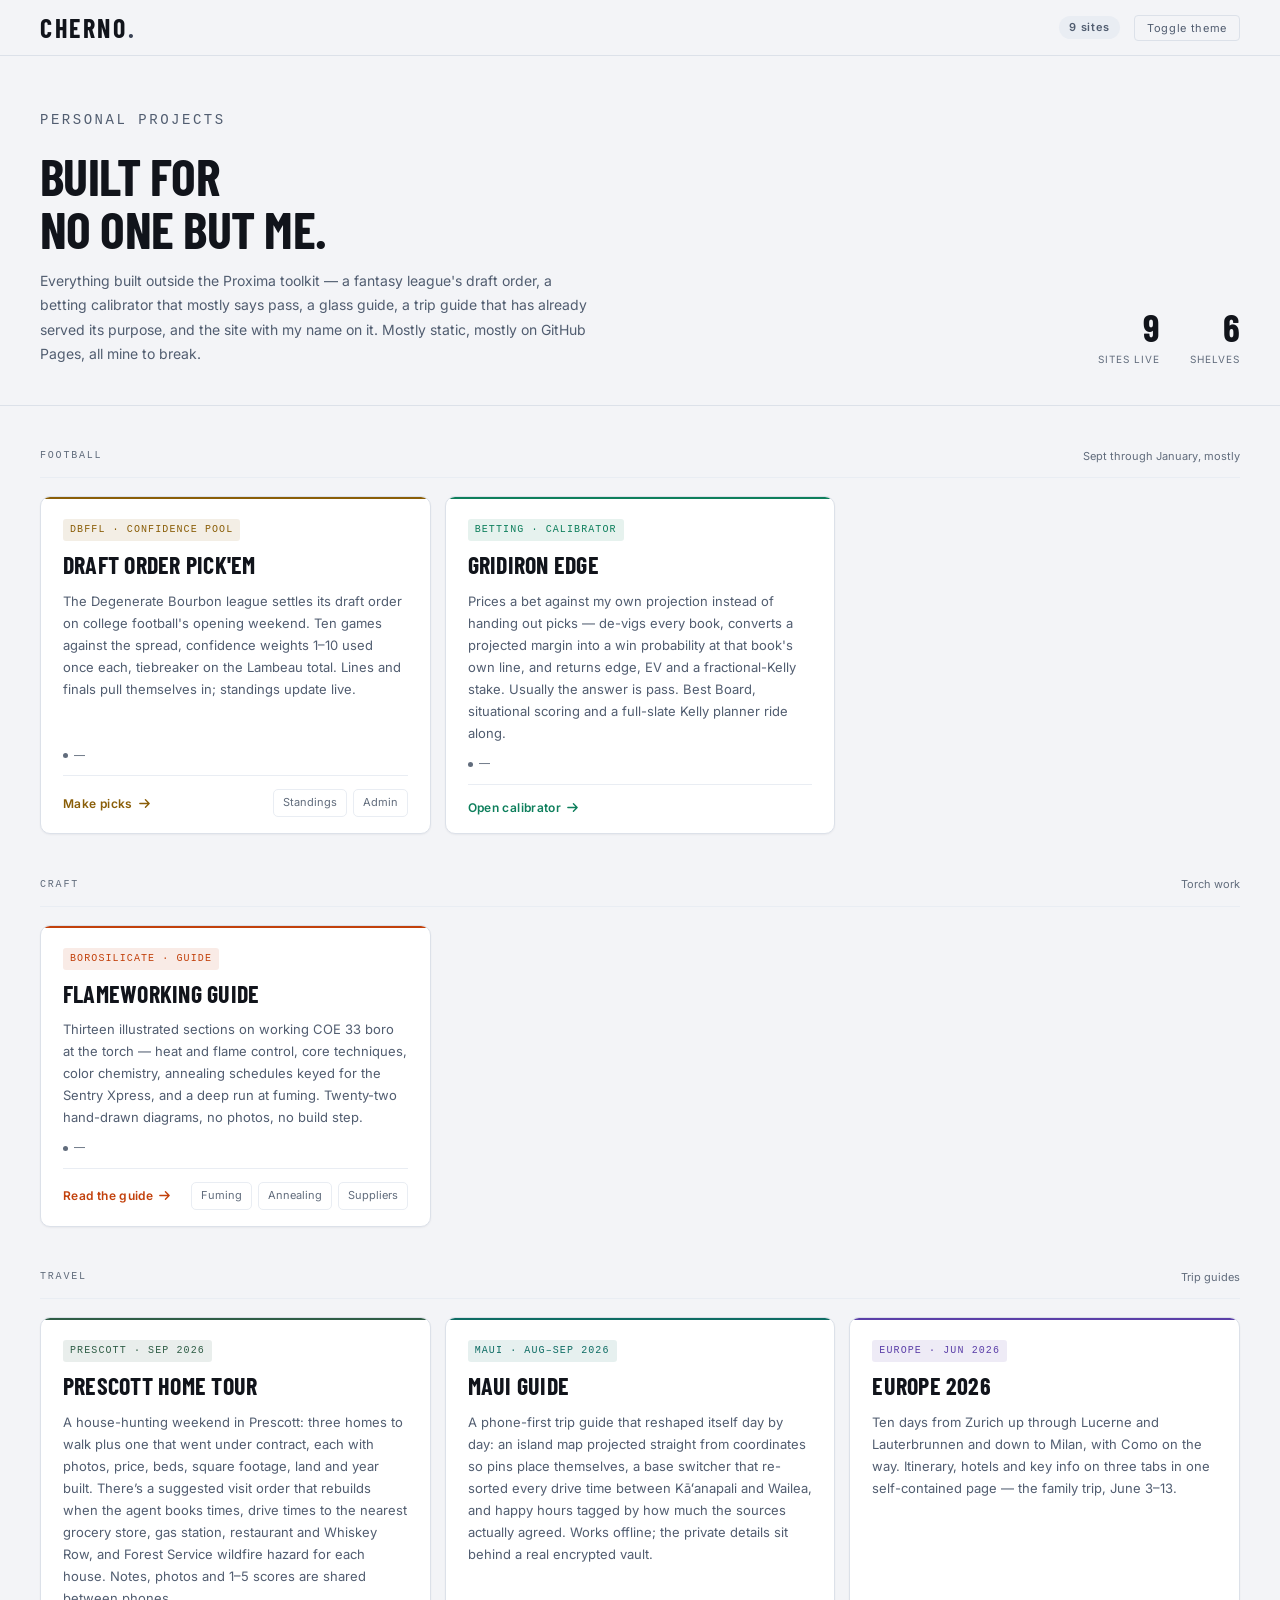
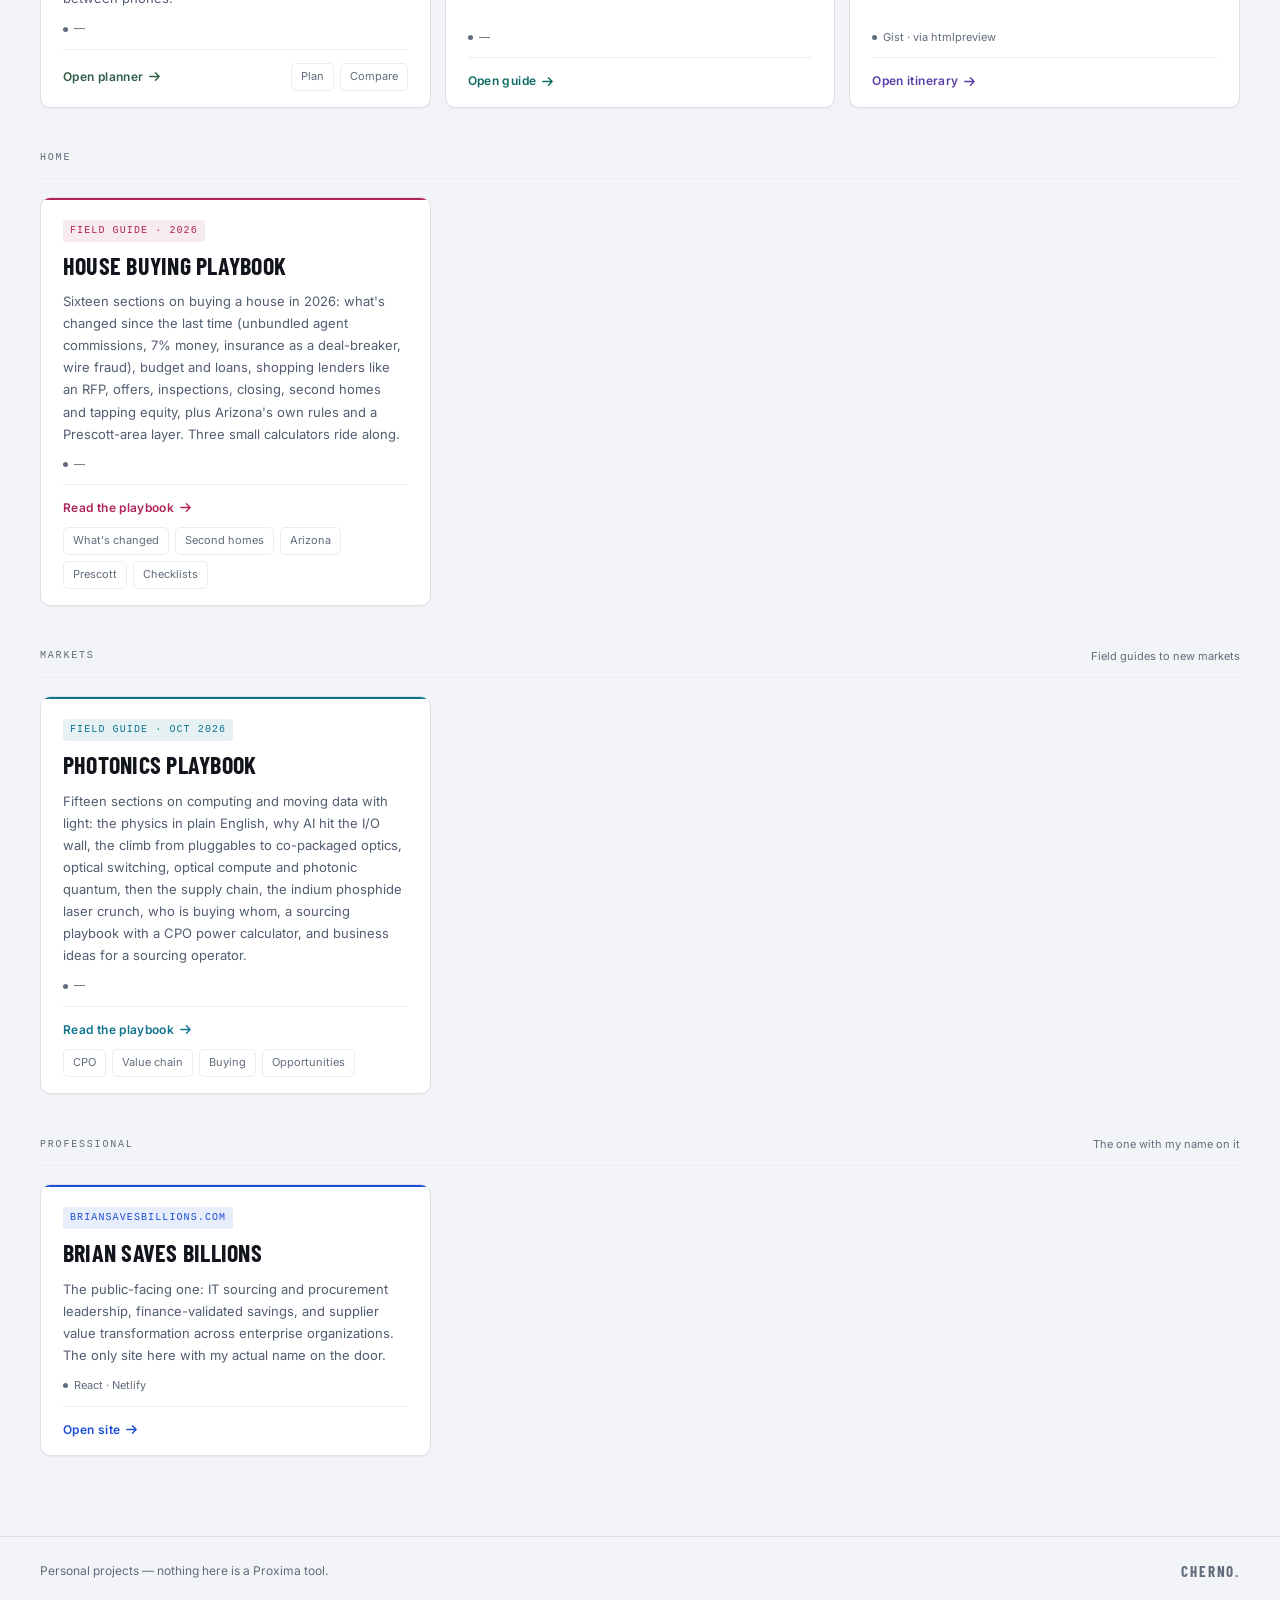
==== commit fec16ea4: "Add the Photonics Playbook under a new Markets shelf Fifteen-section field guide to photonics (inter" ====
--- a/index.html
+++ b/index.html
@@ -31,6 +31,7 @@
     --alps:      #B39DDB;  --alps-dim:  rgba(179,157,219,.12);
     --pine:      #86C9A2;  --pine-dim:  rgba(134,201,162,.11);
     --rose:      #F08BA8;  --rose-dim:  rgba(240,139,168,.12);
+    --beam:      #22D3EE;  --beam-dim:  rgba(34,211,238,.11);
 
     --shadow: 0 1px 2px rgba(0,0,0,.4);
   }
@@ -54,6 +55,7 @@
     --alps:      #5B3FA8;  --alps-dim:  rgba(91,63,168,.10);
     --pine:      #2F5D46;  --pine-dim:  rgba(47,93,70,.10);
     --rose:      #B0245A;  --rose-dim:  rgba(176,36,90,.09);
+    --beam:      #0E7490;  --beam-dim:  rgba(14,116,144,.10);
 
     --shadow: 0 1px 2px rgba(16,24,40,.05);
   }
@@ -249,12 +251,12 @@
     tag: 'DBFFL · Confidence Pool',
     name: "Draft Order Pick'em",
     repo: 'draft-order-pickem',
-    url: 'https://brianchernauskas.github.io/draft-order-pickem/',
+    url: 'https://cherno.briansavesbillions.com/draft-order-pickem/',
     cta: 'Make picks',
     desc: "The Degenerate Bourbon league settles its draft order on college football's opening weekend. Ten games against the spread, confidence weights 1–10 used once each, tiebreaker on the Lambeau total. Lines and finals pull themselves in; standings update live.",
     links: [
-      { label: 'Standings', href: 'https://brianchernauskas.github.io/draft-order-pickem/standings.html' },
-      { label: 'Admin',     href: 'https://brianchernauskas.github.io/draft-order-pickem/admin.html' }
+      { label: 'Standings', href: 'https://cherno.briansavesbillions.com/draft-order-pickem/standings.html' },
+      { label: 'Admin',     href: 'https://cherno.briansavesbillions.com/draft-order-pickem/admin.html' }
     ]
   },
   {
@@ -263,7 +265,7 @@
     tag: 'Betting · Calibrator',
     name: 'Gridiron Edge',
     repo: 'gridiron-edge',
-    url: 'https://brianchernauskas.github.io/gridiron-edge/',
+    url: 'https://cherno.briansavesbillions.com/gridiron-edge/',
     cta: 'Open calibrator',
     desc: "Prices a bet against my own projection instead of handing out picks — de-vigs every book, converts a projected margin into a win probability at that book's own line, and returns edge, EV and a fractional-Kelly stake. Usually the answer is pass. Best Board, situational scoring and a full-slate Kelly planner ride along.",
     links: []
@@ -274,13 +276,13 @@
     tag: 'Borosilicate · Guide',
     name: 'Flameworking Guide',
     repo: 'flameworking-guide',
-    url: 'https://brianchernauskas.github.io/flameworking-guide/',
+    url: 'https://cherno.briansavesbillions.com/flameworking-guide/',
     cta: 'Read the guide',
     desc: 'Thirteen illustrated sections on working COE 33 boro at the torch — heat and flame control, core techniques, color chemistry, annealing schedules keyed for the Sentry Xpress, and a deep run at fuming. Twenty-two hand-drawn diagrams, no photos, no build step.',
     links: [
-      { label: 'Fuming',    href: 'https://brianchernauskas.github.io/flameworking-guide/#7' },
-      { label: 'Annealing', href: 'https://brianchernauskas.github.io/flameworking-guide/#8' },
-      { label: 'Suppliers', href: 'https://brianchernauskas.github.io/flameworking-guide/#12' }
+      { label: 'Fuming',    href: 'https://cherno.briansavesbillions.com/flameworking-guide/#7' },
+      { label: 'Annealing', href: 'https://cherno.briansavesbillions.com/flameworking-guide/#8' },
+      { label: 'Suppliers', href: 'https://cherno.briansavesbillions.com/flameworking-guide/#12' }
     ]
   },
   {
@@ -289,12 +291,12 @@
     tag: 'Prescott · Sep 2026',
     name: 'Prescott Home Tour',
     repo: 'prescott-homes',
-    url: 'https://brianchernauskas.github.io/prescott-homes/',
+    url: 'https://cherno.briansavesbillions.com/prescott-homes/',
     cta: 'Open planner',
     desc: 'A house-hunting weekend in Prescott: three homes to walk plus one that went under contract, each with photos, price, beds, square footage, land and year built. There’s a suggested visit order that rebuilds when the agent books times, drive times to the nearest grocery store, gas station, restaurant and Whiskey Row, and Forest Service wildfire hazard for each house. Notes, photos and 1–5 scores are shared between phones.',
     links: [
-      { label: 'Plan',    href: 'https://brianchernauskas.github.io/prescott-homes/#plan' },
-      { label: 'Compare', href: 'https://brianchernauskas.github.io/prescott-homes/#compare' }
+      { label: 'Plan',    href: 'https://cherno.briansavesbillions.com/prescott-homes/#plan' },
+      { label: 'Compare', href: 'https://cherno.briansavesbillions.com/prescott-homes/#compare' }
     ]
   },
   {
@@ -303,7 +305,7 @@
     tag: 'Maui · Aug–Sep 2026',
     name: 'Maui Guide',
     repo: 'maui-guide',
-    url: 'https://brianchernauskas.github.io/maui-guide/',
+    url: 'https://cherno.briansavesbillions.com/maui-guide/',
     cta: 'Open guide',
     desc: 'A phone-first trip guide that reshaped itself day by day: an island map projected straight from coordinates so pins place themselves, a base switcher that re-sorted every drive time between Kāʻanapali and Wailea, and happy hours tagged by how much the sources actually agreed. Works offline; the private details sit behind a real encrypted vault.',
     links: []
@@ -327,15 +329,31 @@
     tag: 'Field Guide · 2026',
     name: 'House Buying Playbook',
     repo: 'house-buying-playbook',
-    url: 'https://brianchernauskas.github.io/house-buying-playbook/',
+    url: 'https://cherno.briansavesbillions.com/house-buying-playbook/',
     cta: 'Read the playbook',
     desc: "Sixteen sections on buying a house in 2026: what's changed since the last time (unbundled agent commissions, 7% money, insurance as a deal-breaker, wire fraud), budget and loans, shopping lenders like an RFP, offers, inspections, closing, second homes and tapping equity, plus Arizona's own rules and a Prescott-area layer. Three small calculators ride along.",
     links: [
-      { label: "What's changed", href: 'https://brianchernauskas.github.io/house-buying-playbook/#0' },
-      { label: 'Second homes',   href: 'https://brianchernauskas.github.io/house-buying-playbook/#11' },
-      { label: 'Arizona',        href: 'https://brianchernauskas.github.io/house-buying-playbook/#12' },
-      { label: 'Prescott',       href: 'https://brianchernauskas.github.io/house-buying-playbook/#13' },
-      { label: 'Checklists',     href: 'https://brianchernauskas.github.io/house-buying-playbook/#15' }
+      { label: "What's changed", href: 'https://cherno.briansavesbillions.com/house-buying-playbook/#0' },
+      { label: 'Second homes',   href: 'https://cherno.briansavesbillions.com/house-buying-playbook/#11' },
+      { label: 'Arizona',        href: 'https://cherno.briansavesbillions.com/house-buying-playbook/#12' },
+      { label: 'Prescott',       href: 'https://cherno.briansavesbillions.com/house-buying-playbook/#13' },
+      { label: 'Checklists',     href: 'https://cherno.briansavesbillions.com/house-buying-playbook/#15' }
+    ]
+  },
+  {
+    group: 'Markets',
+    accent: 'beam',
+    tag: 'Field Guide · Oct 2026',
+    name: 'Photonics Playbook',
+    repo: 'cherno',
+    url: 'https://cherno.briansavesbillions.com/photonics-playbook/',
+    cta: 'Read the playbook',
+    desc: "Fifteen sections on computing and moving data with light: the physics in plain English, why AI hit the I/O wall, the climb from pluggables to co-packaged optics, optical switching, optical compute and photonic quantum, then the supply chain, the indium phosphide laser crunch, who is buying whom, a sourcing playbook with a CPO power calculator, and business ideas for a sourcing operator.",
+    links: [
+      { label: 'CPO',           href: 'https://cherno.briansavesbillions.com/photonics-playbook/#4' },
+      { label: 'Value chain',   href: 'https://cherno.briansavesbillions.com/photonics-playbook/#8' },
+      { label: 'Buying',        href: 'https://cherno.briansavesbillions.com/photonics-playbook/#11' },
+      { label: 'Opportunities', href: 'https://cherno.briansavesbillions.com/photonics-playbook/#12' }
     ]
   },
   {
@@ -357,6 +375,7 @@
   Football:     'Sept through January, mostly',
   Craft:        'Torch work',
   Travel:       'Trip guides',
+  Markets:      'Field guides to new markets',
   Professional: 'The one with my name on it'
 };
 
